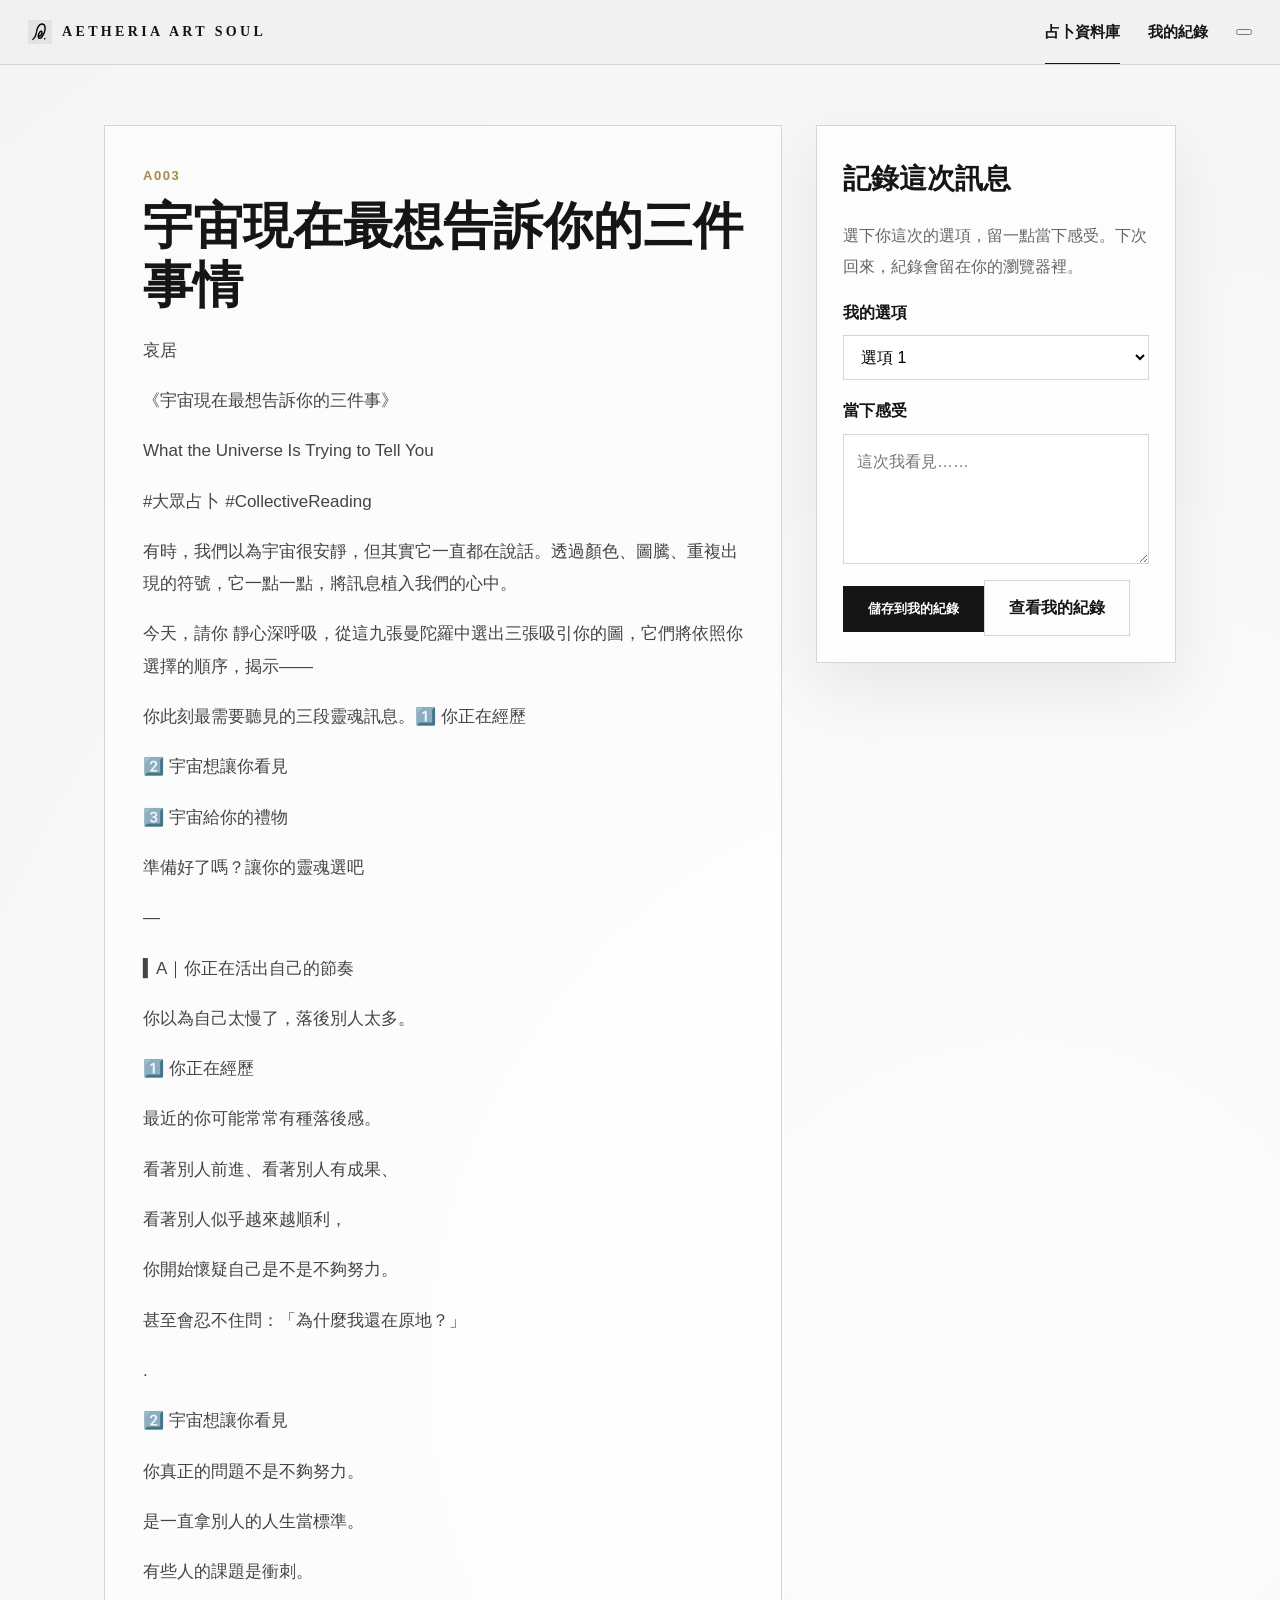
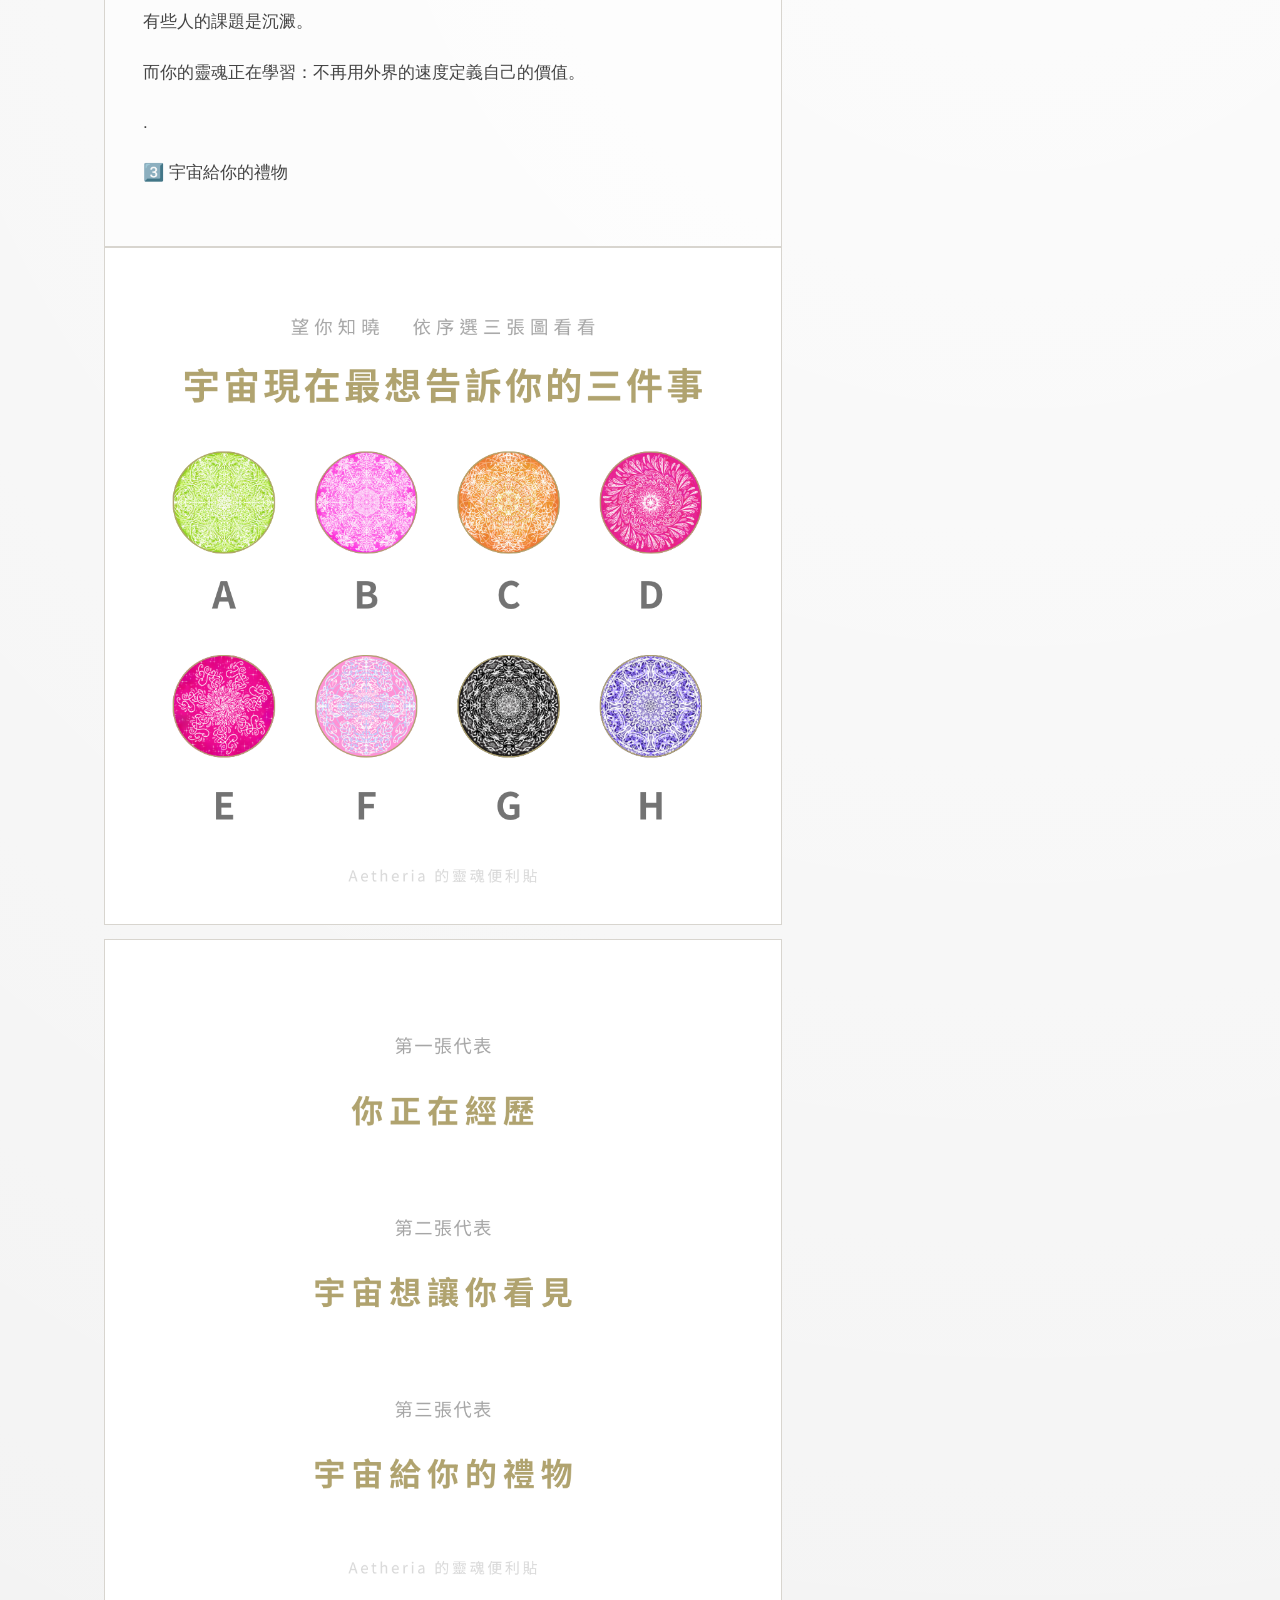
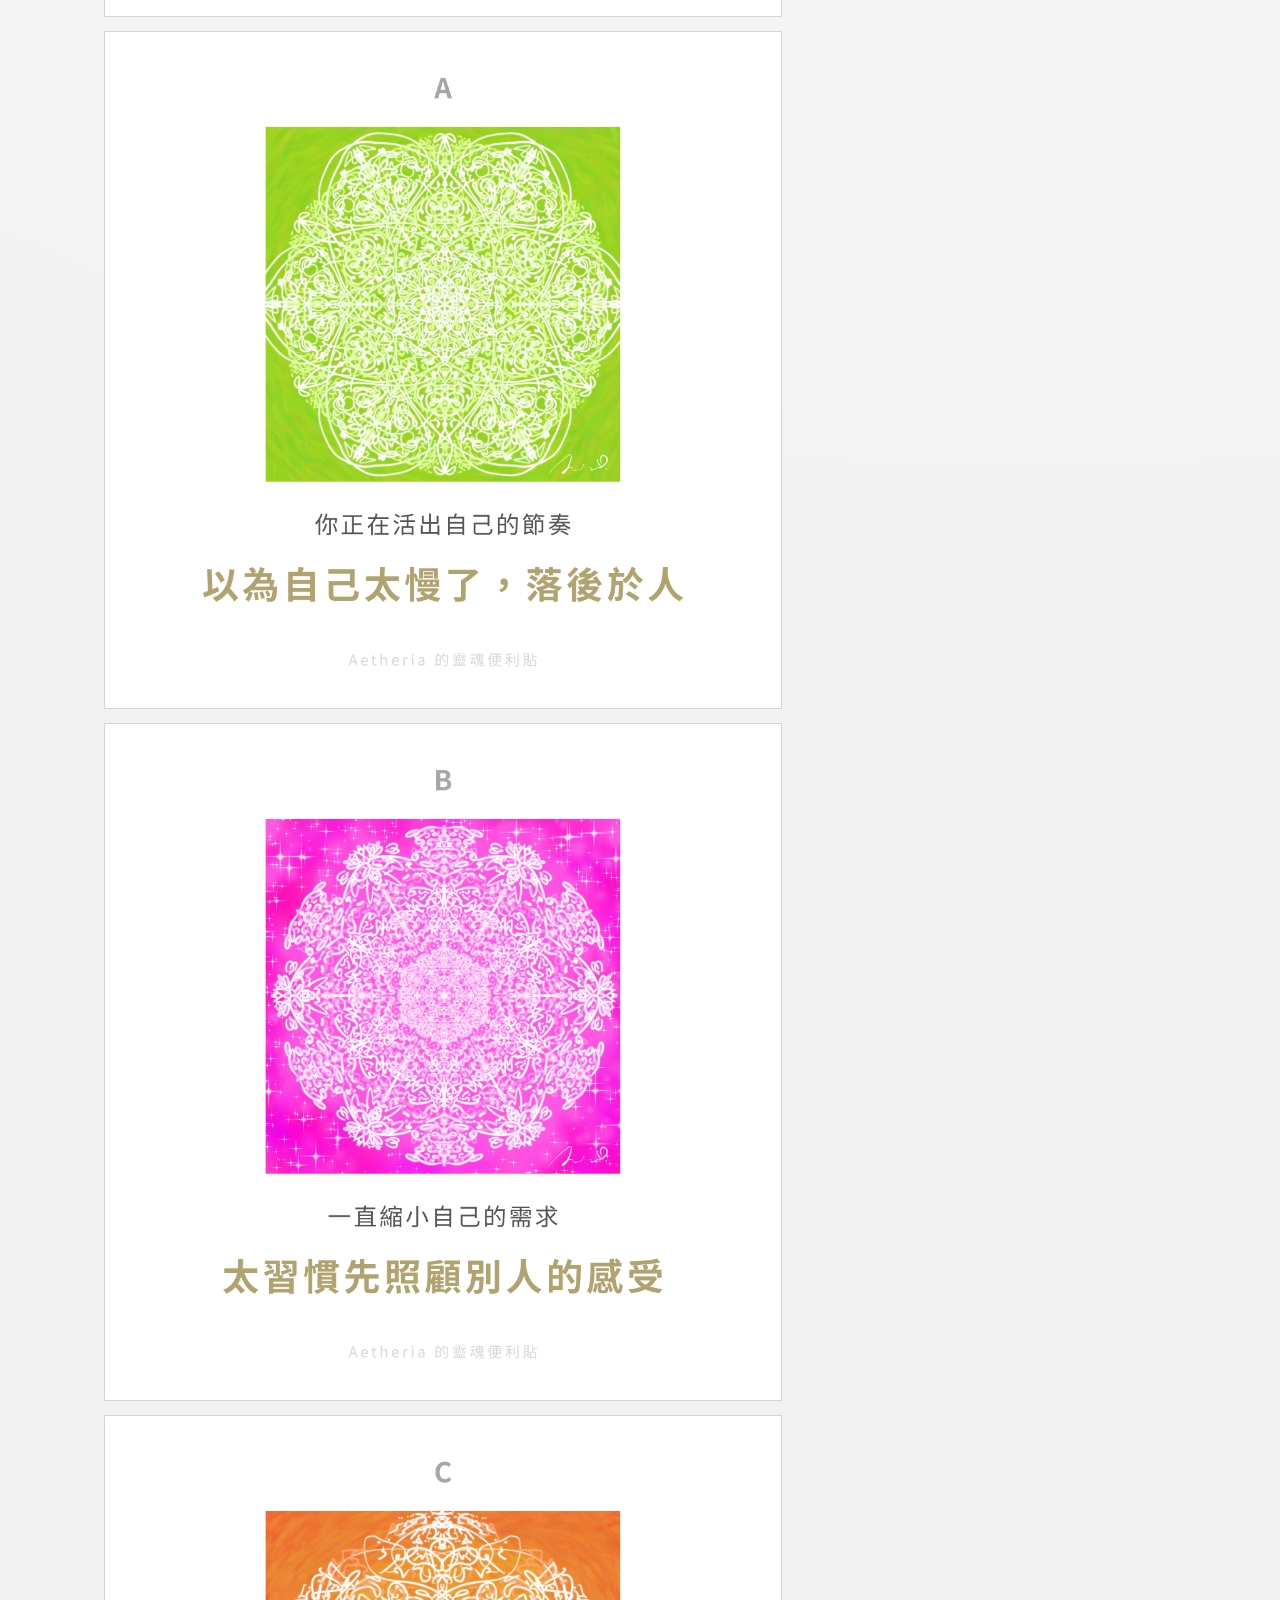
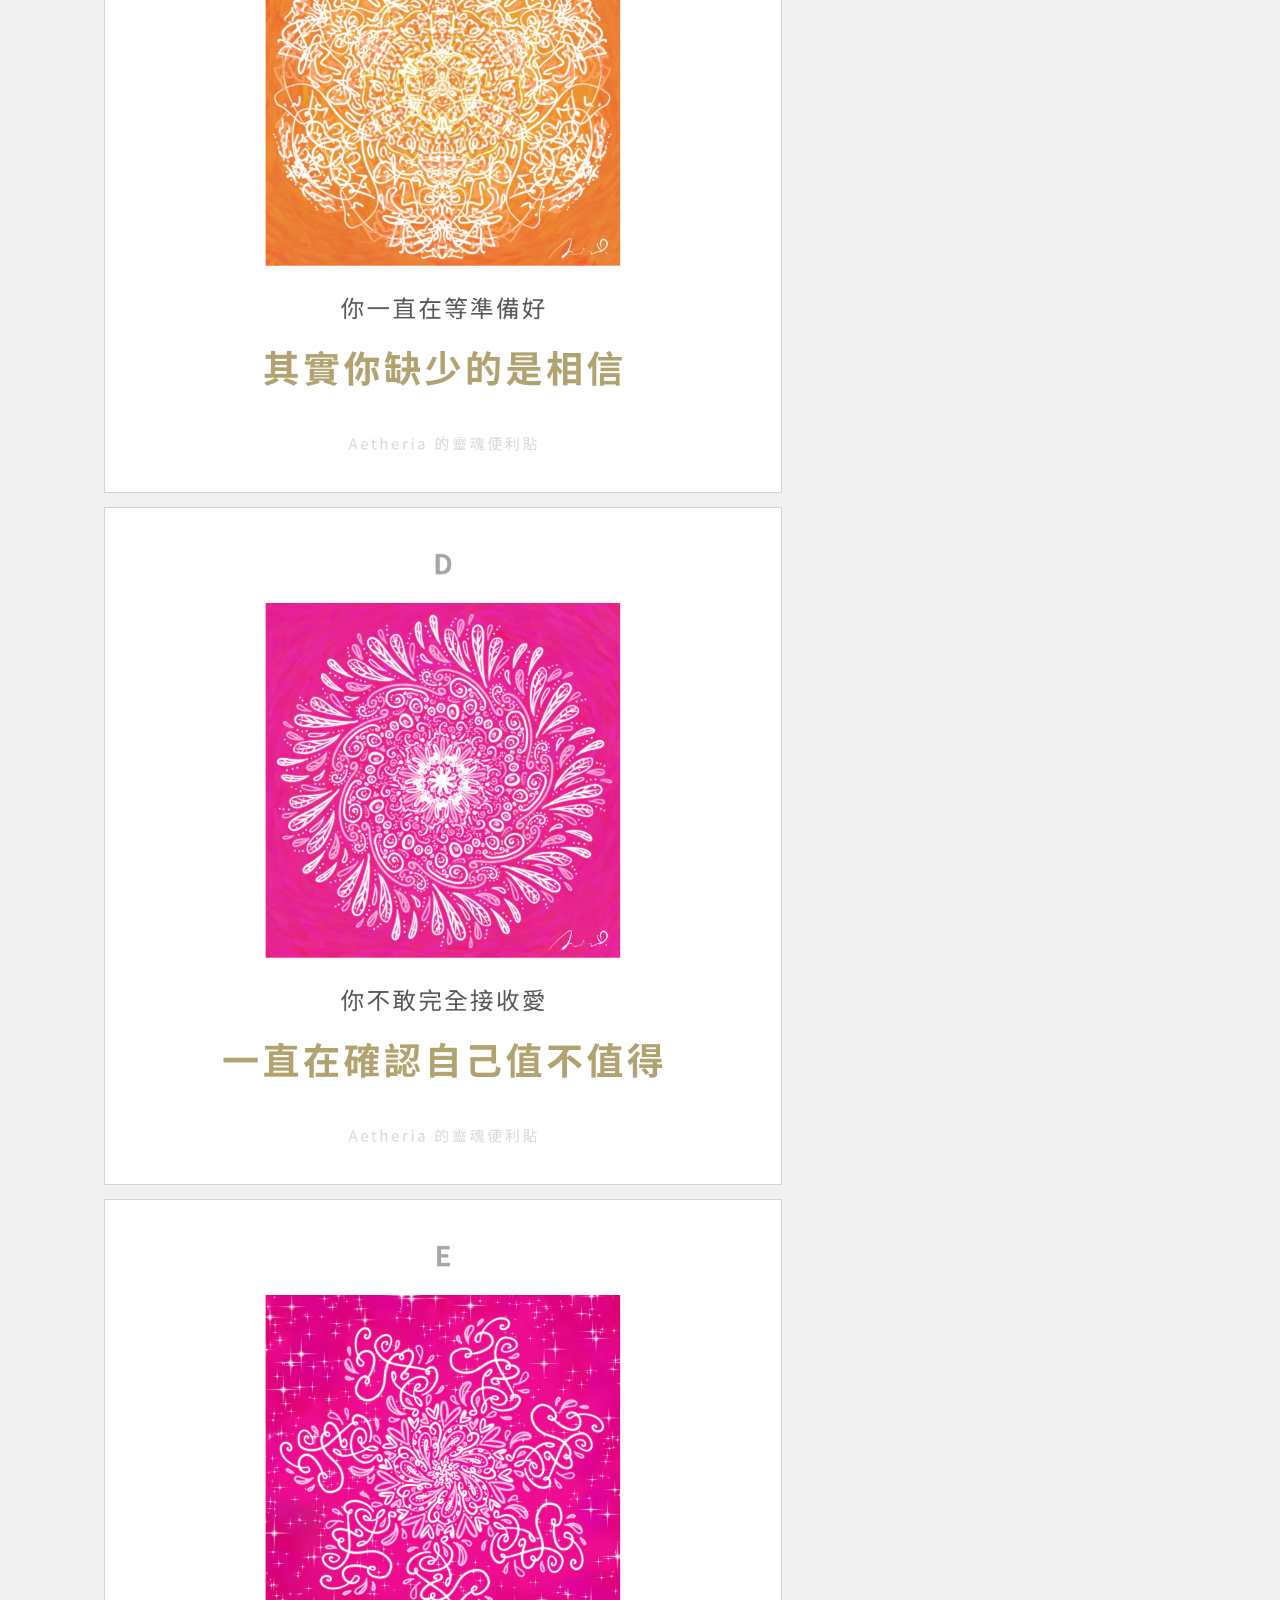
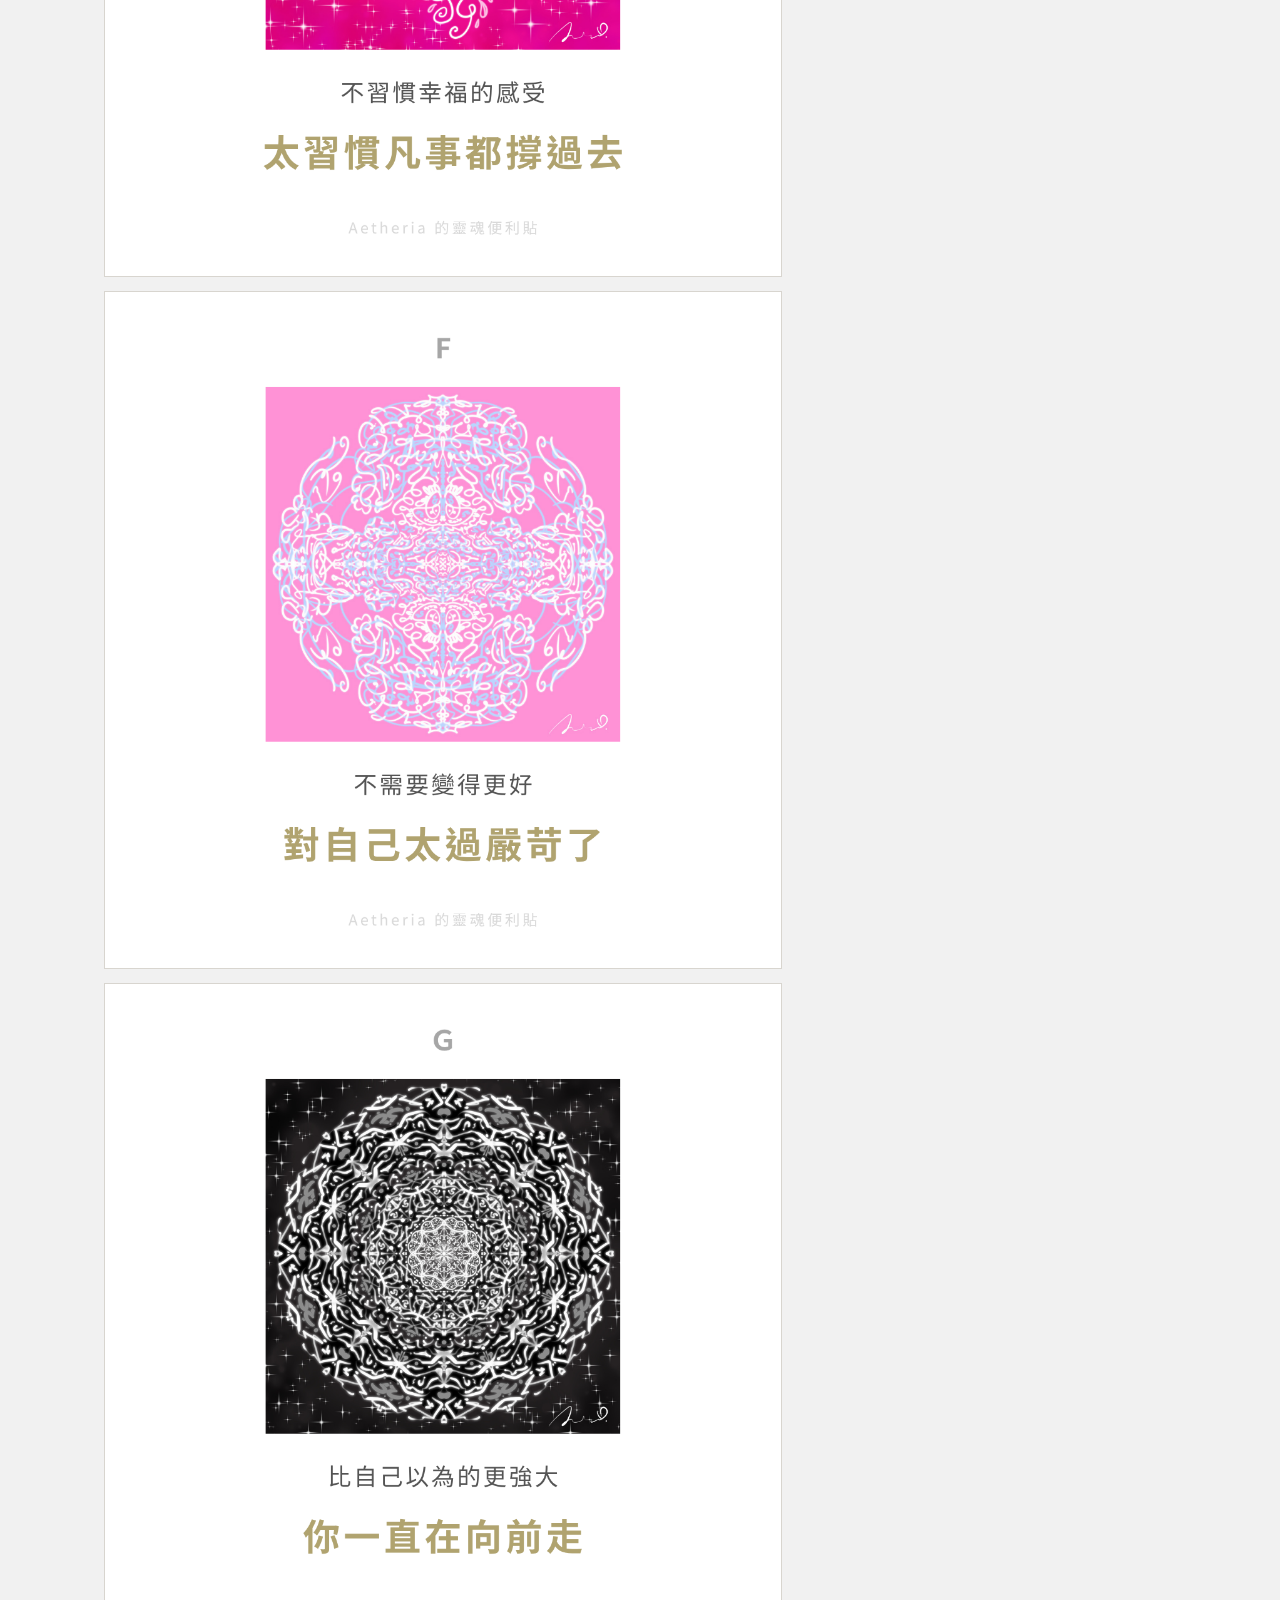
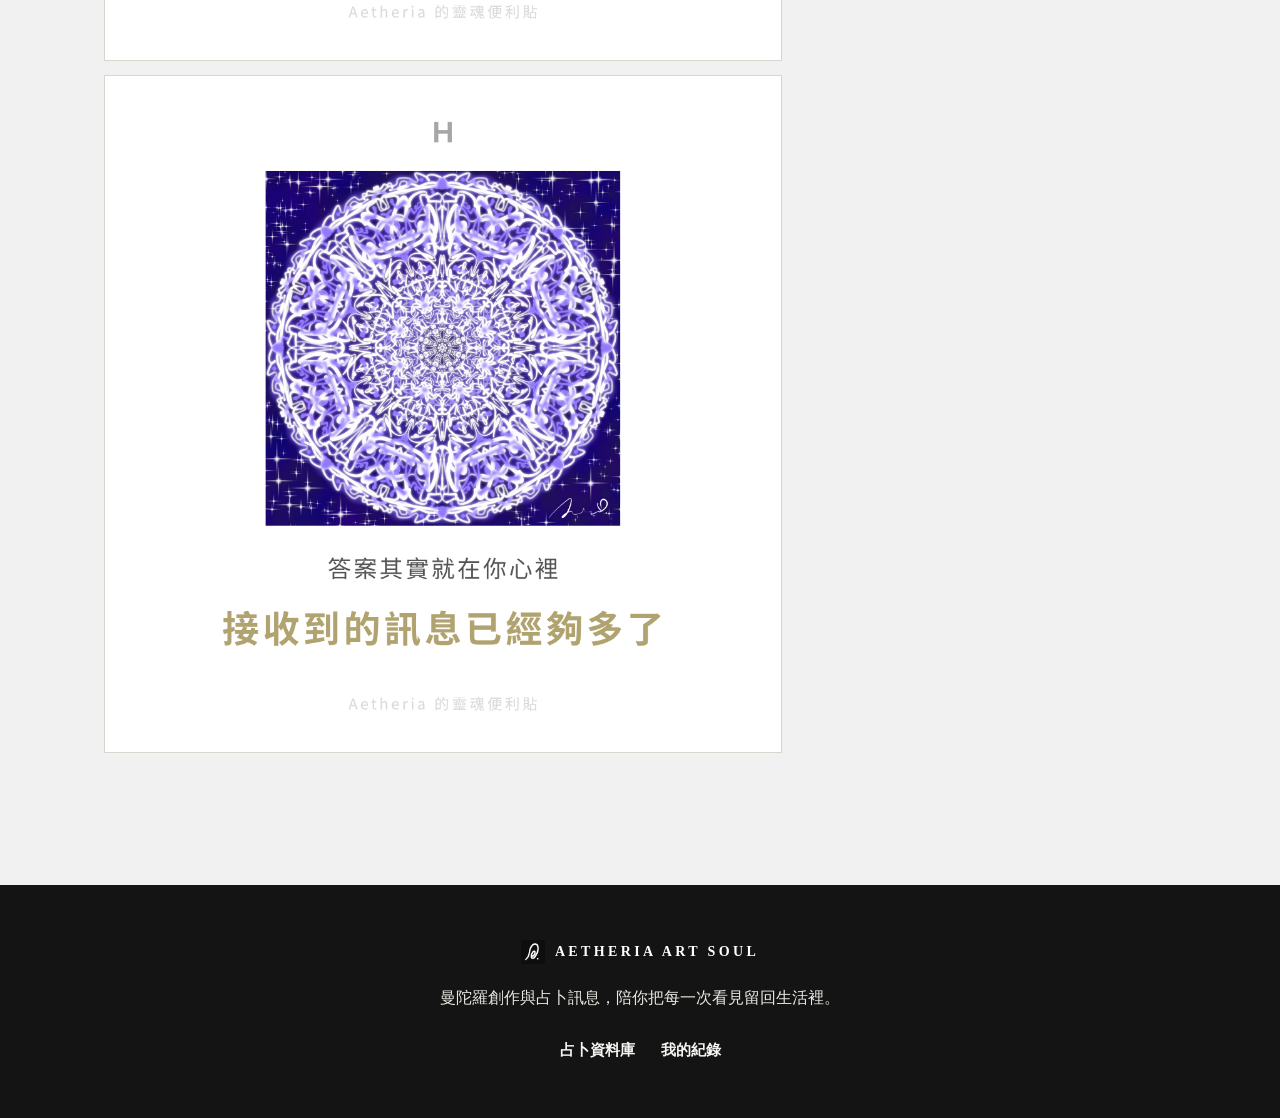
==== article.html @ c3bd9f1c "Add files via upload" ====
<!doctype html>
<html lang="zh-Hant">
<head>
  <meta charset="utf-8">
  <meta name="viewport" content="width=device-width, initial-scale=1">
  <title>占卜內容｜Aetheria Oracle Archive</title>
  <link rel="stylesheet" href="assets/oracle.css">
</head>
<body>
  <header class="site-header">
    <a class="brand" href="index.html" aria-label="Aetheria Art Soul"><img class="brand-logo" src="assets/aetheria-logo.jpg" alt="Aetheria Art Soul logo"><span>AETHERIA ART SOUL</span></a>
    <nav class="nav-links" aria-label="primary"><a class="nav-link active" href="index.html">占卜資料庫</a><a class="nav-link " href="records.html">我的紀錄</a></nav><button class="mobile-menu-toggle" type="button" aria-label="Open menu" aria-expanded="false"><span></span><span></span><span></span></button></header>
  <main class="wrap" id="articlePage"></main><div id="toast" class="toast"></div>
  <footer class="footer">
    <div class="footer-brand"><img class="brand-logo" src="assets/aetheria-logo.jpg" alt="Aetheria Art Soul logo"><span>AETHERIA ART SOUL</span></div>
    <p>曼陀羅創作與占卜訊息，陪你把每一次看見留回生活裡。</p>
    <nav class="footer-links"><a href="index.html">占卜資料庫</a><a href="records.html">我的紀錄</a></nav>
  </footer>
  <script src="assets/oracle.js"></script>
</body>
</html>
---- assets/oracle.css ----
:root{--bg:#f1f1f1;--paper:#fbfbfa;--ink:#151515;--muted:#666;--line:#d8d5cf;--soft:#e8e5de;--gold:#a78949;--shadow:0 22px 60px rgba(0,0,0,.08);--serif:"Noto Serif TC","Source Han Serif TC","Songti TC",serif;--sans:"Noto Sans TC","Microsoft JhengHei",sans-serif}*{box-sizing:border-box}html{scroll-behavior:smooth}body{margin:0;background:radial-gradient(circle at 80% 15%,rgba(255,255,255,.8),transparent 34%),var(--bg);color:var(--ink);font-family:var(--sans);line-height:1.9}a{color:inherit;text-decoration:none}img{max-width:100%;display:block}.site-header{position:sticky;top:0;z-index:20;background:rgba(241,241,241,.94);backdrop-filter:blur(16px);border-bottom:1px solid var(--line)}.nav{max-width:1180px;margin:auto;height:72px;padding:0 24px;display:flex;align-items:center;justify-content:space-between;gap:28px}.brand{display:flex;align-items:center;gap:12px;font-family:Georgia,serif;letter-spacing:.2em;font-weight:700;font-size:15px}.brand-mark{width:30px;height:30px;border:1px solid var(--ink);border-radius:50%;display:grid;place-items:center;font-style:italic;letter-spacing:0}.nav-links{display:flex;align-items:center;gap:26px;font-size:15px;font-weight:700}.nav-links a{padding:22px 0;border-bottom:1px solid transparent}.nav-links a.active,.nav-links a:hover{border-bottom-color:var(--ink)}.wrap{max-width:1120px;margin:auto;padding:70px 24px}.hero{min-height:420px;display:grid;place-items:center;text-align:center}.eyebrow{color:var(--gold);letter-spacing:.28em;font-weight:700;font-size:13px}.hero h1,.page-title{font-family:var(--serif);font-size:clamp(38px,6vw,76px);line-height:1.16;margin:18px 0}.hero p,.lead{max-width:720px;margin:0 auto;color:#555;font-size:18px}.actions{display:flex;justify-content:center;gap:14px;flex-wrap:wrap;margin-top:34px}.btn{border:1px solid var(--ink);background:var(--ink);color:white;padding:12px 24px;font-weight:800;cursor:pointer;display:inline-flex;align-items:center;justify-content:center;min-height:46px}.btn.secondary{background:transparent;color:var(--ink);border-color:var(--line)}.section-title{font-family:var(--serif);font-size:clamp(30px,4vw,46px);line-height:1.25;margin:0 0 12px}.section-head{margin-bottom:28px}.grid{display:grid;grid-template-columns:repeat(3,1fr);gap:24px}.article-card,.record-card,.panel{background:rgba(255,255,255,.62);border:1px solid var(--line);box-shadow:var(--shadow)}.article-card{display:flex;flex-direction:column;min-height:100%;transition:.2s ease}.article-card:hover{transform:translateY(-3px)}.article-card img{aspect-ratio:1/1;object-fit:cover;background:white}.article-body{padding:22px;display:flex;flex-direction:column;gap:12px;flex:1}.article-body h3{font-family:var(--serif);font-size:24px;line-height:1.35;margin:0}.meta{font-size:13px;color:var(--gold);font-weight:800;letter-spacing:.12em}.muted{color:var(--muted)}.article-layout{display:grid;grid-template-columns:minmax(0,1fr) 360px;gap:34px;align-items:start}.gallery{display:grid;gap:14px}.gallery img{width:100%;background:white;border:1px solid var(--line)}.reading{background:rgba(255,255,255,.62);border:1px solid var(--line);padding:38px}.reading h1{font-family:var(--serif);font-size:clamp(34px,5vw,58px);line-height:1.18;margin:8px 0 20px}.reading p{font-size:17px;color:#444;margin:0 0 18px}.choice-box{position:sticky;top:92px;padding:26px;background:rgba(255,255,255,.76);border:1px solid var(--line);box-shadow:var(--shadow)}.choice-box h2{font-family:var(--serif);font-size:28px;margin:0 0 12px}.field{display:grid;gap:7px;margin:16px 0}.field label{font-weight:800}.field input,.field select,.field textarea{width:100%;border:1px solid var(--line);background:rgba(255,255,255,.76);padding:12px 13px;font:inherit}.field textarea{min-height:130px;resize:vertical}.records-toolbar{display:flex;gap:12px;flex-wrap:wrap;margin:22px 0 28px}.record-list{display:grid;gap:16px}.record-card{padding:24px}.record-card h3{font-family:var(--serif);font-size:25px;margin:0 0 8px}.record-actions{display:flex;gap:10px;flex-wrap:wrap;margin-top:14px}.empty{border:1px dashed var(--line);padding:44px;text-align:center;color:var(--muted)}.toast{position:fixed;left:50%;bottom:28px;transform:translateX(-50%);background:#111;color:white;padding:12px 18px;opacity:0;pointer-events:none;transition:.2s}.toast.show{opacity:1}.footer{background:#111;color:#f8f8f8;text-align:center;padding:42px 24px;margin-top:40px}.footer .brand{justify-content:center;margin-bottom:12px}@media(max-width:860px){.nav{height:64px;padding:0 18px}.nav-links{gap:16px;font-size:14px;overflow-x:auto}.brand{font-size:12px}.wrap{padding:48px 18px}.grid{grid-template-columns:1fr}.article-layout{grid-template-columns:1fr}.choice-box{position:static}.reading{padding:24px}.hero{text-align:left;place-items:start}.hero p{margin:0}.actions{justify-content:flex-start}.page-title,.hero h1{font-size:42px}.article-card img{aspect-ratio:4/3}}

/* Aetheria oracle prototype | brand alignment pass */
.site-header{
  position:sticky;
  top:0;
  z-index:30;
  min-height:64px;
  width:100%;
  padding:0 28px;
  display:flex;
  align-items:center;
  justify-content:space-between;
  gap:28px;
  background:rgba(241,241,241,.94);
  border-bottom:1px solid var(--line);
  backdrop-filter:blur(18px);
}
.nav{max-width:none;margin:0;padding:0;height:auto;display:contents}
.brand,.footer-brand{
  display:inline-flex;
  align-items:center;
  gap:10px;
  color:var(--ink);
  font-family:var(--serif);
  font-size:14px;
  font-weight:600;
  letter-spacing:.24em;
  text-transform:uppercase;
  text-decoration:none;
  white-space:nowrap;
}
.brand-mark{
  width:24px;
  height:24px;
  border:0;
  border-radius:0;
  display:inline-grid;
  place-items:center;
  font-family:Georgia,serif;
  font-size:28px;
  font-weight:700;
  font-style:italic;
  line-height:1;
  letter-spacing:0;
  transform:rotate(-7deg);
}
.nav-links{
  margin-left:auto;
  display:flex;
  align-items:center;
  justify-content:flex-end;
  gap:28px;
  overflow:visible;
  font-size:15px;
  font-weight:600;
}
.nav-links a{
  position:relative;
  min-height:64px;
  padding:0;
  display:inline-flex;
  align-items:center;
  border:0;
}
.nav-links a::after{
  content:"";
  position:absolute;
  left:0;
  right:0;
  bottom:0;
  height:1px;
  background:currentColor;
  transform:scaleX(0);
  transition:transform .18s ease;
}
.nav-links a.active::after,.nav-links a:hover::after{transform:scaleX(1)}
.wrap{max-width:1120px;padding:60px 24px}.hero{min-height:360px}.hero h1,.page-title{font-size:clamp(36px,4.8vw,62px);line-height:1.18;margin:16px auto 18px;max-width:900px}.hero p,.lead{font-size:17px}.section-title{font-size:clamp(28px,3.4vw,42px)}.reading h1{font-size:clamp(32px,4vw,50px)}
.footer{
  width:100%;
  margin-top:72px;
  padding:54px 24px;
  border:0;
  background:#141414;
  color:#f5f5f2;
  text-align:center;
}
.footer *{color:inherit}.footer-brand{justify-content:center;margin:0 auto 18px;color:#fff}.footer p{max-width:760px;margin:0 auto;color:#e8e8e2}.footer-links{display:flex;flex-wrap:wrap;justify-content:center;gap:18px 26px;margin-top:22px}.footer-links a{font-size:15px;font-weight:700}
@media(max-width:860px){
  .site-header{min-height:62px;padding:0 16px}.brand{max-width:calc(100vw - 36px);font-size:12px;letter-spacing:.16em}.brand-mark{width:22px;height:22px;font-size:26px}.nav-links{display:none}.wrap{padding:42px 18px}.hero{min-height:320px;text-align:center;place-items:center}.hero p{margin:0 auto}.actions{justify-content:center}.hero h1,.page-title{font-size:clamp(34px,9vw,46px);line-height:1.2}.section-title{font-size:clamp(26px,7vw,34px)}.reading h1{font-size:clamp(30px,8vw,40px)}
}

/* real logo image */
.brand-mark{display:none!important}.brand-logo{width:24px!important;height:24px!important;object-fit:contain!important;border-radius:0!important;mix-blend-mode:multiply!important}.footer .brand-logo,.footer-brand .brand-logo{filter:invert(1)!important;mix-blend-mode:normal!important}@media(max-width:860px){.brand-logo{width:22px!important;height:22px!important}}
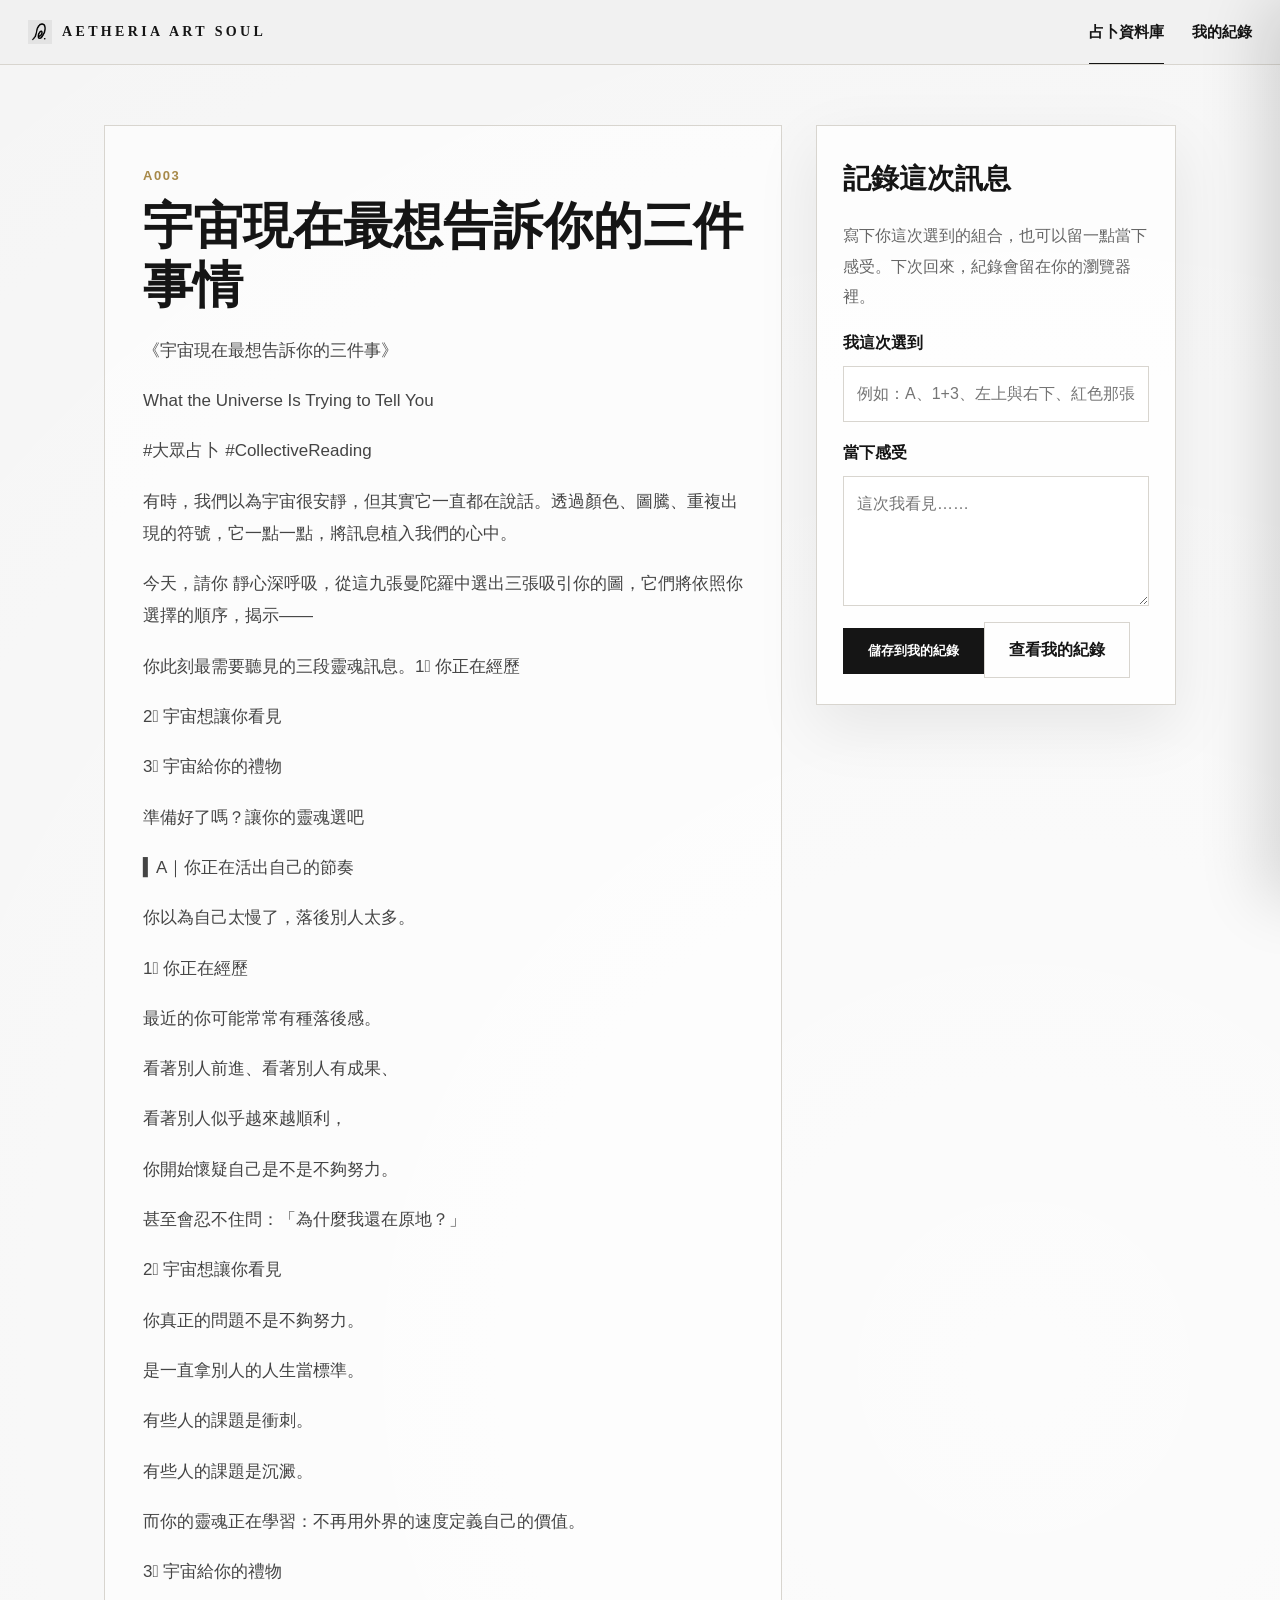
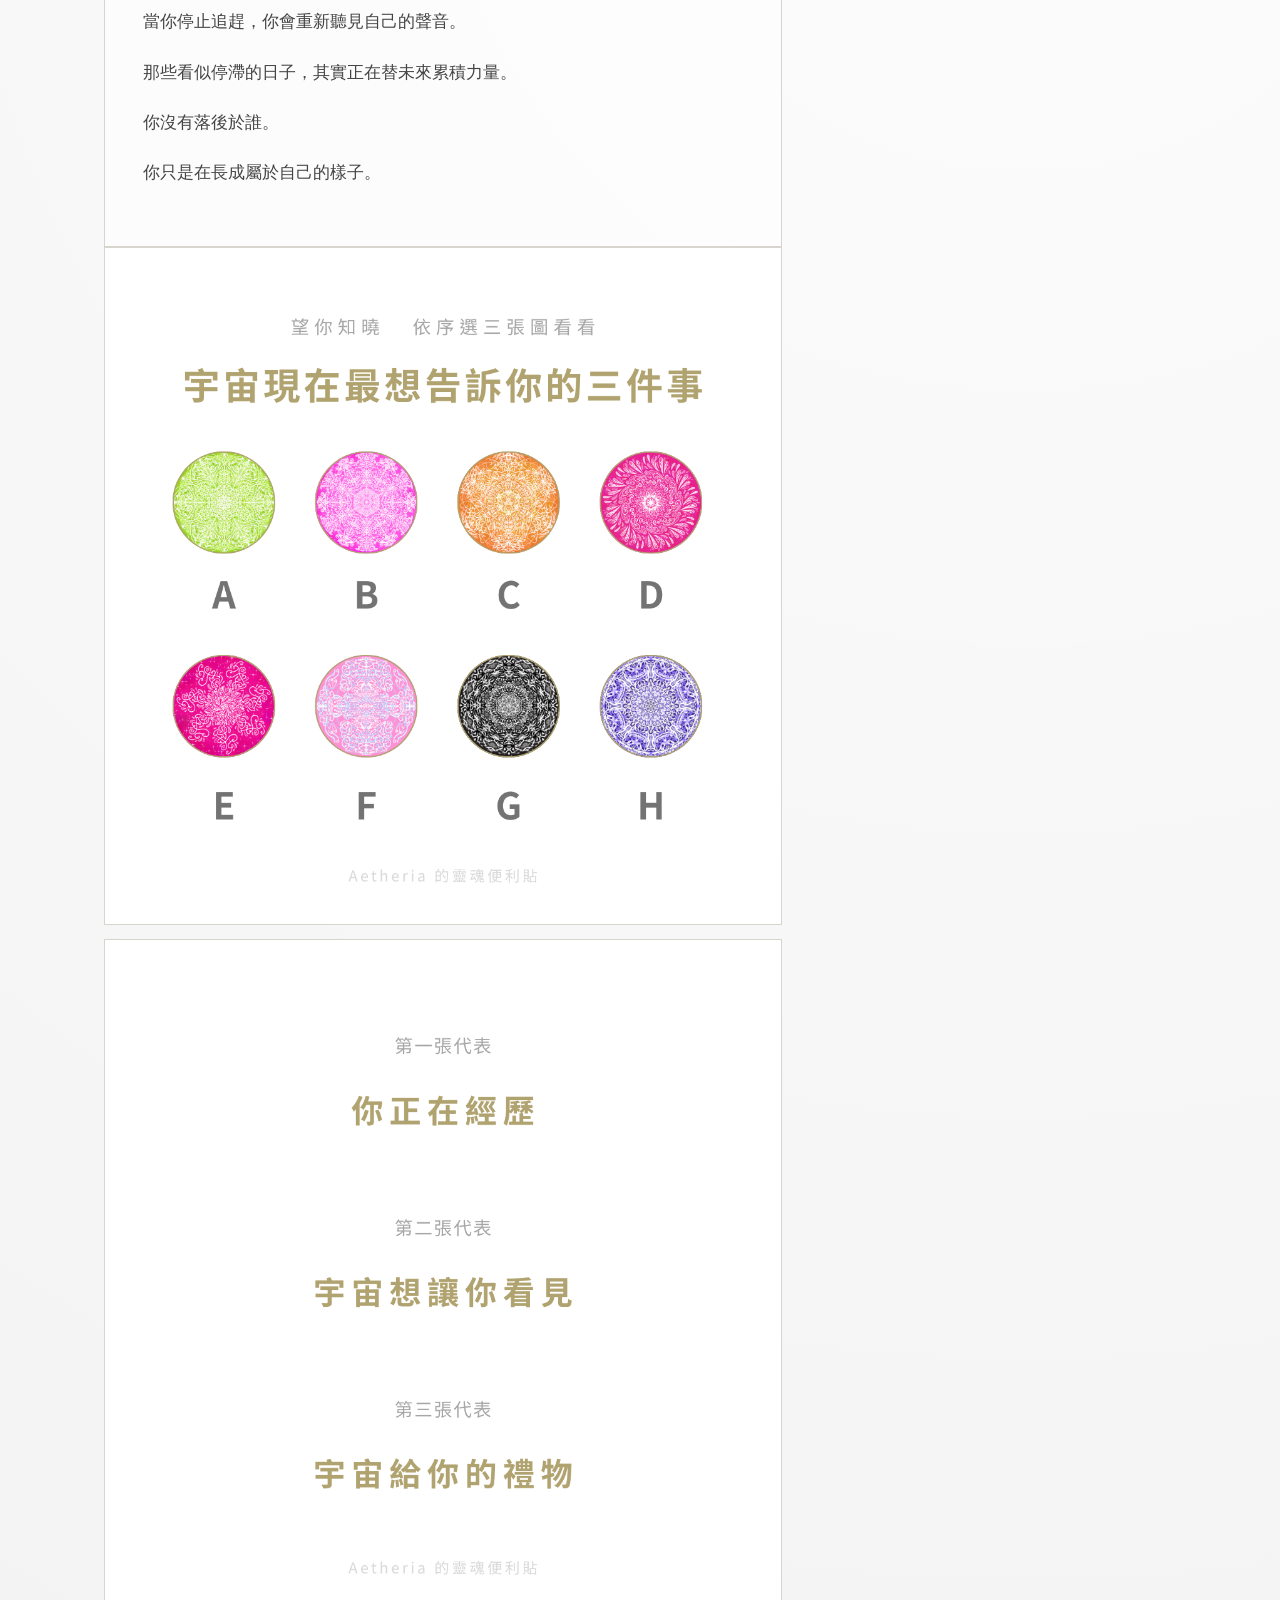
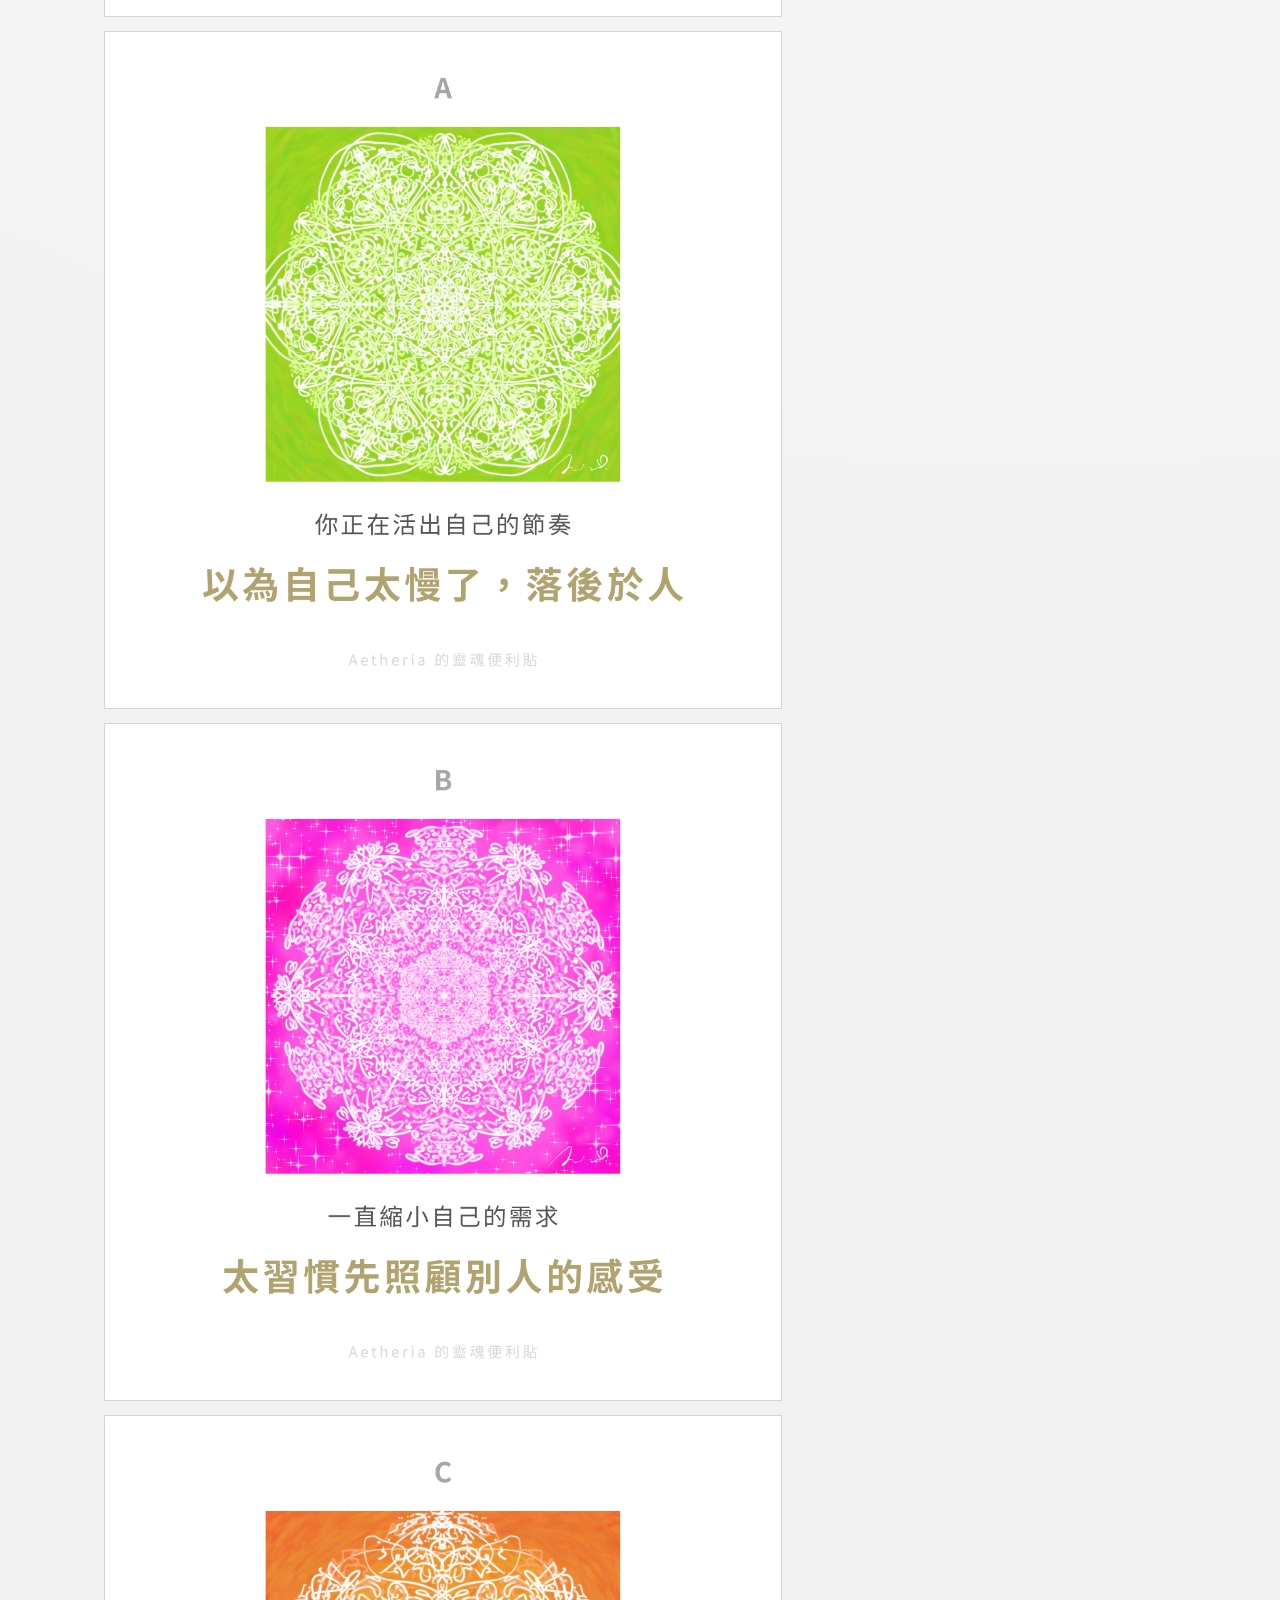
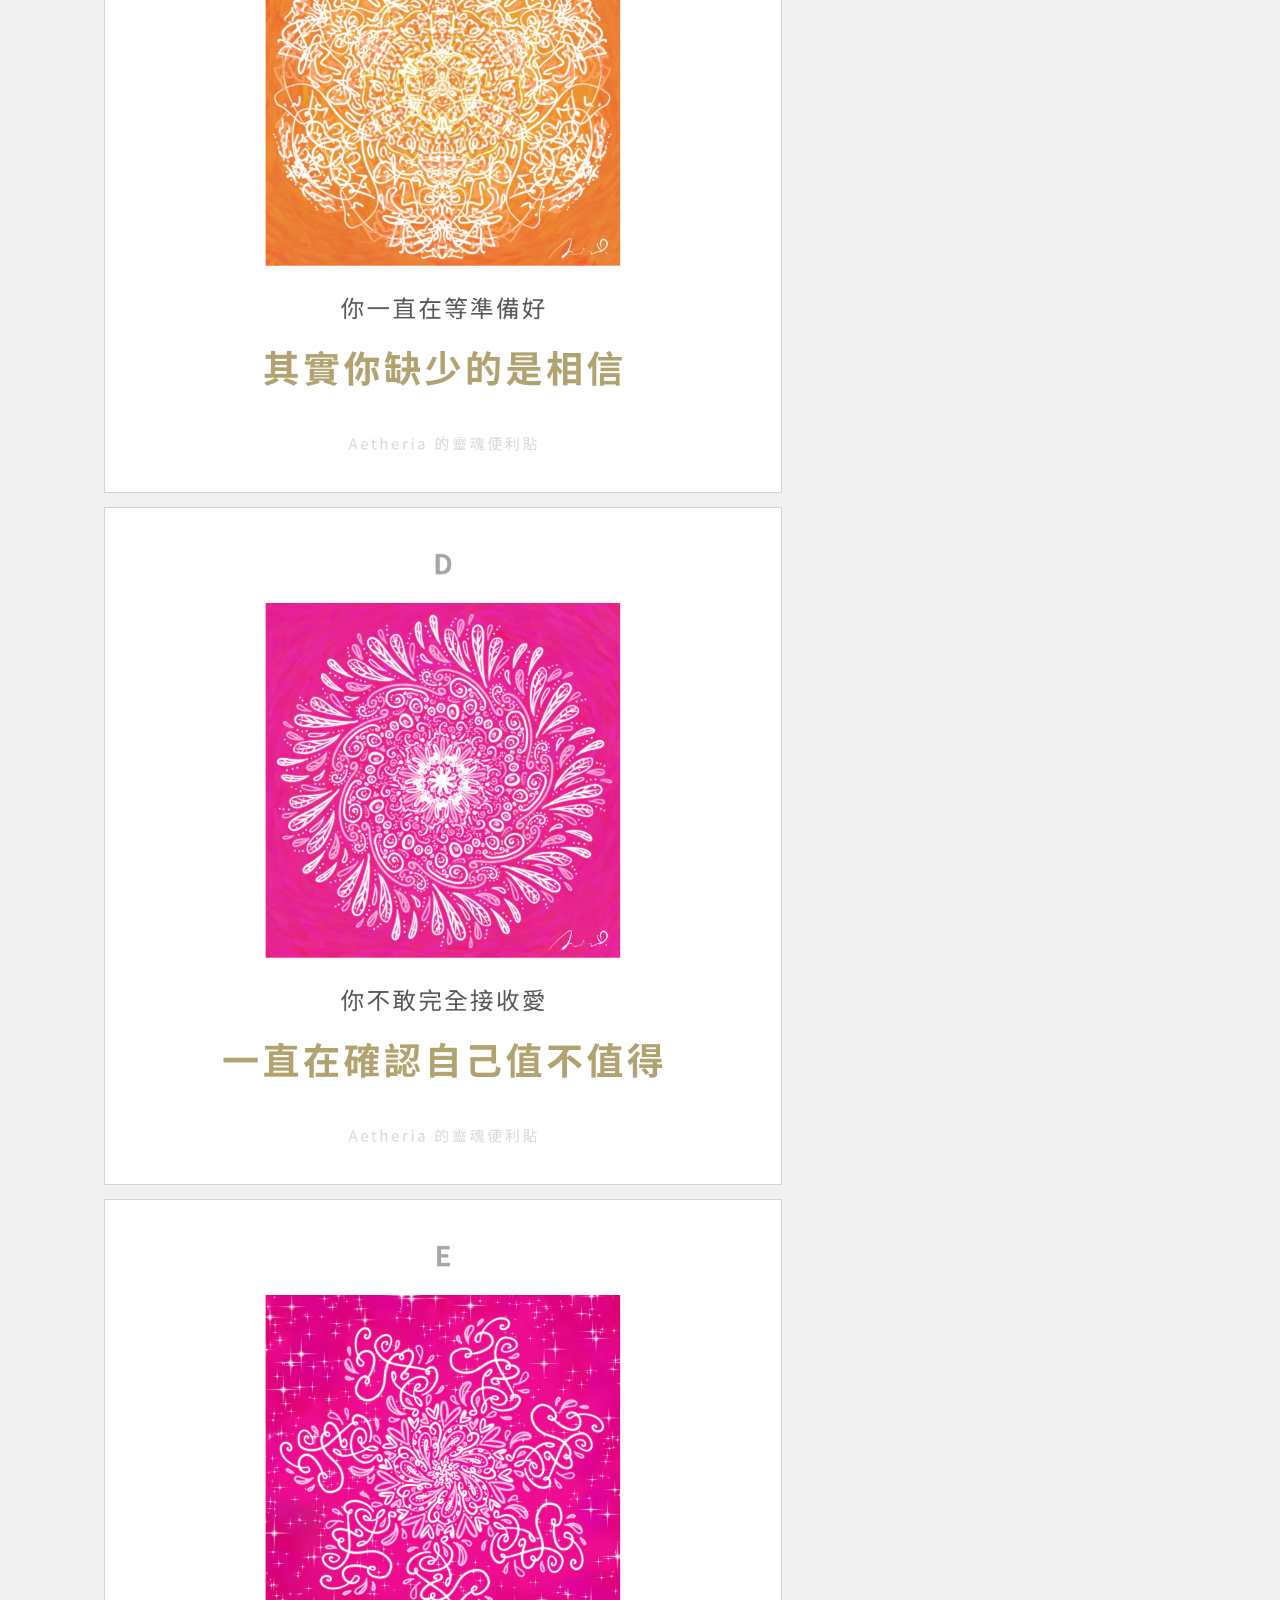
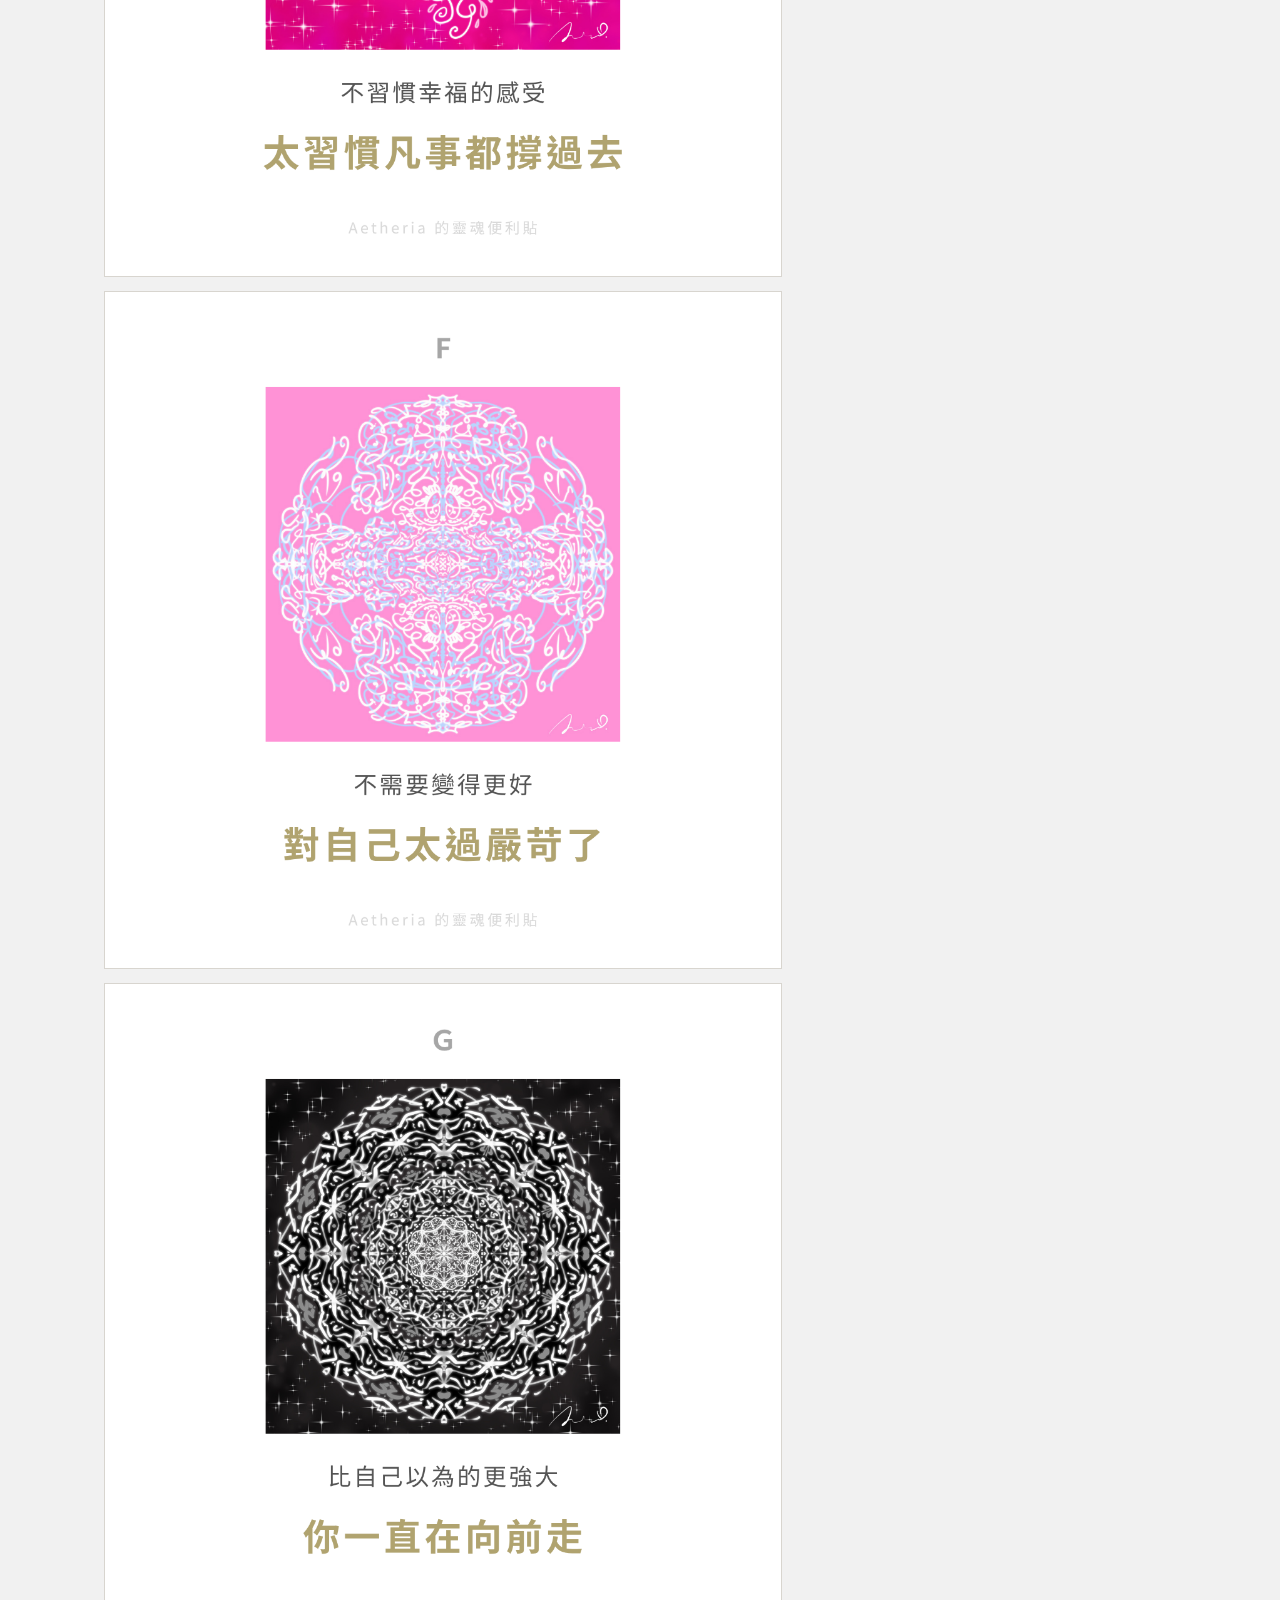
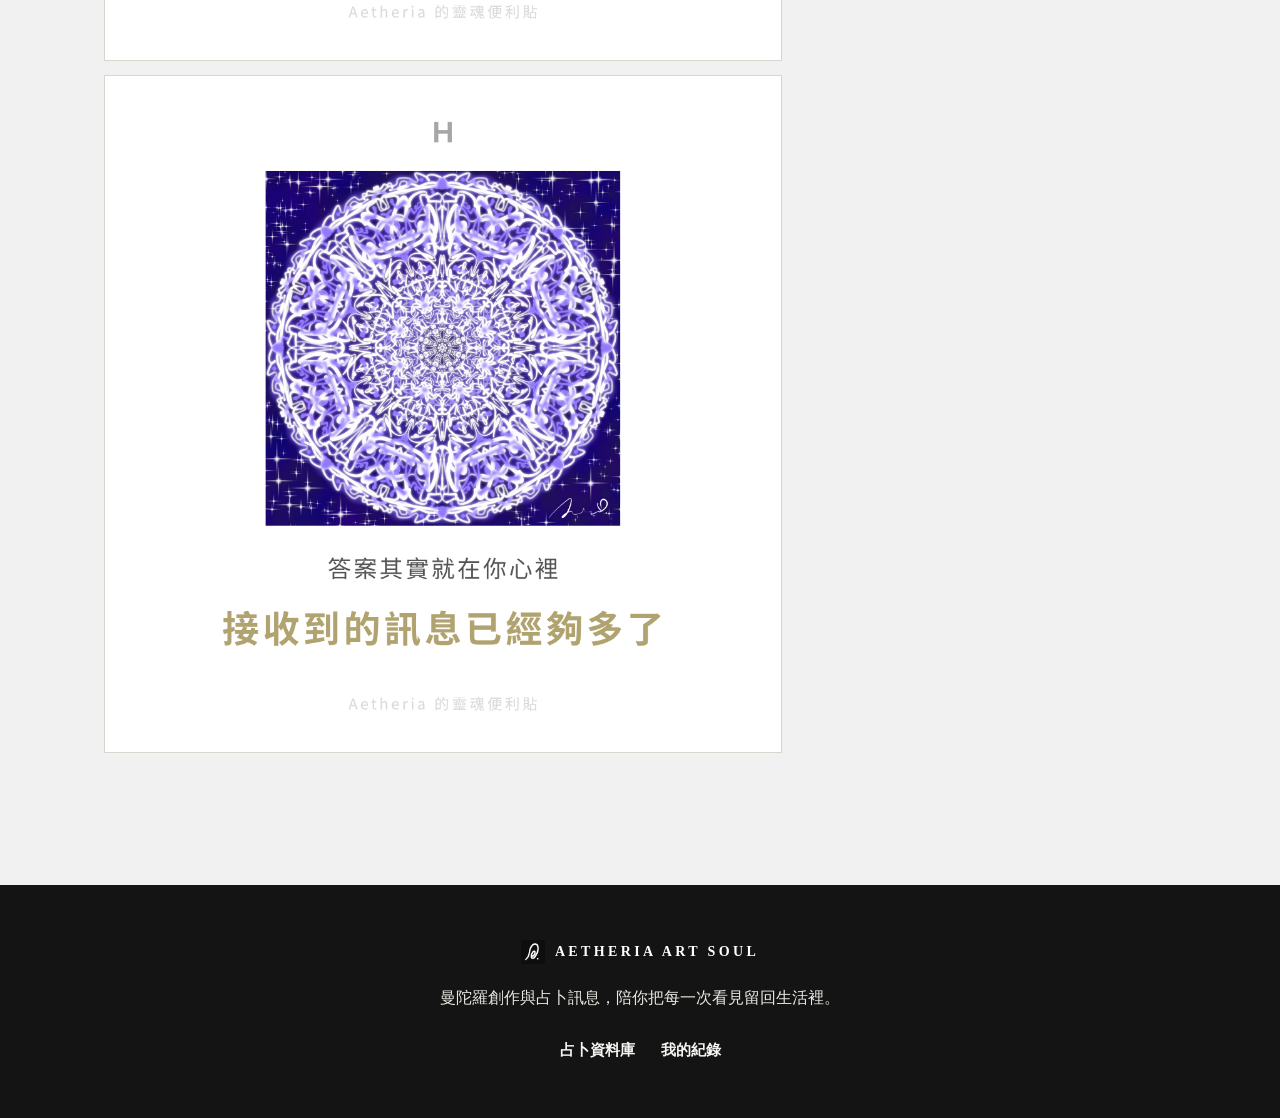
==== commit 022511fa: "Add files via upload" ====
--- a/article.html
+++ b/article.html
@@ -5,6 +5,8 @@
   <meta name="viewport" content="width=device-width, initial-scale=1">
   <title>占卜內容｜Aetheria Oracle Archive</title>
   <link rel="stylesheet" href="assets/oracle.css">
+  <link rel="icon" href="favicon.ico">
+  <link rel="apple-touch-icon" href="apple-touch-icon.png">
 </head>
 <body>
   <header class="site-header">
--- a/assets/oracle.css
+++ b/assets/oracle.css
@@ -93,3 +93,62 @@
 
 /* real logo image */
 .brand-mark{display:none!important}.brand-logo{width:24px!important;height:24px!important;object-fit:contain!important;border-radius:0!important;mix-blend-mode:multiply!important}.footer .brand-logo,.footer-brand .brand-logo{filter:invert(1)!important;mix-blend-mode:normal!important}@media(max-width:860px){.brand-logo{width:22px!important;height:22px!important}}
+
+/* Mobile navigation patch */
+.mobile-menu-toggle{
+  display:none;
+  width:46px;
+  height:46px;
+  border:0;
+  background:transparent;
+  padding:10px;
+  align-items:center;
+  justify-content:center;
+  flex-direction:column;
+  gap:6px;
+  cursor:pointer;
+  margin-left:auto;
+}
+.mobile-menu-toggle span{
+  display:block;
+  width:28px;
+  height:2px;
+  background:var(--ink);
+}
+.mobile-nav-panel{
+  position:fixed;
+  inset:0 0 0 auto;
+  width:min(320px,78vw);
+  background:rgba(241,241,241,.98);
+  border-left:1px solid var(--line);
+  box-shadow:-24px 0 60px rgba(0,0,0,.14);
+  z-index:80;
+  transform:translateX(102%);
+  transition:transform .22s ease;
+  padding:82px 28px 28px;
+}
+.mobile-nav-panel.is-open{transform:translateX(0)}
+.mobile-nav-panel a{
+  display:block;
+  padding:16px 0;
+  border-bottom:1px solid var(--line);
+  font-weight:700;
+}
+.mobile-nav-backdrop{
+  position:fixed;
+  inset:0;
+  background:rgba(0,0,0,.24);
+  z-index:70;
+  opacity:0;
+  pointer-events:none;
+  transition:opacity .2s ease;
+}
+.mobile-nav-backdrop.is-open{opacity:1;pointer-events:auto}
+body.menu-open{overflow:hidden}
+@media(max-width:860px){
+  .site-header{min-height:68px;padding:0 16px;display:flex;align-items:center;justify-content:space-between}
+  .site-header .nav-links{display:none!important}
+  .mobile-menu-toggle{display:flex!important}
+  .brand{min-width:0;max-width:calc(100vw - 96px)}
+  .brand span{overflow:hidden;text-overflow:ellipsis}
+}
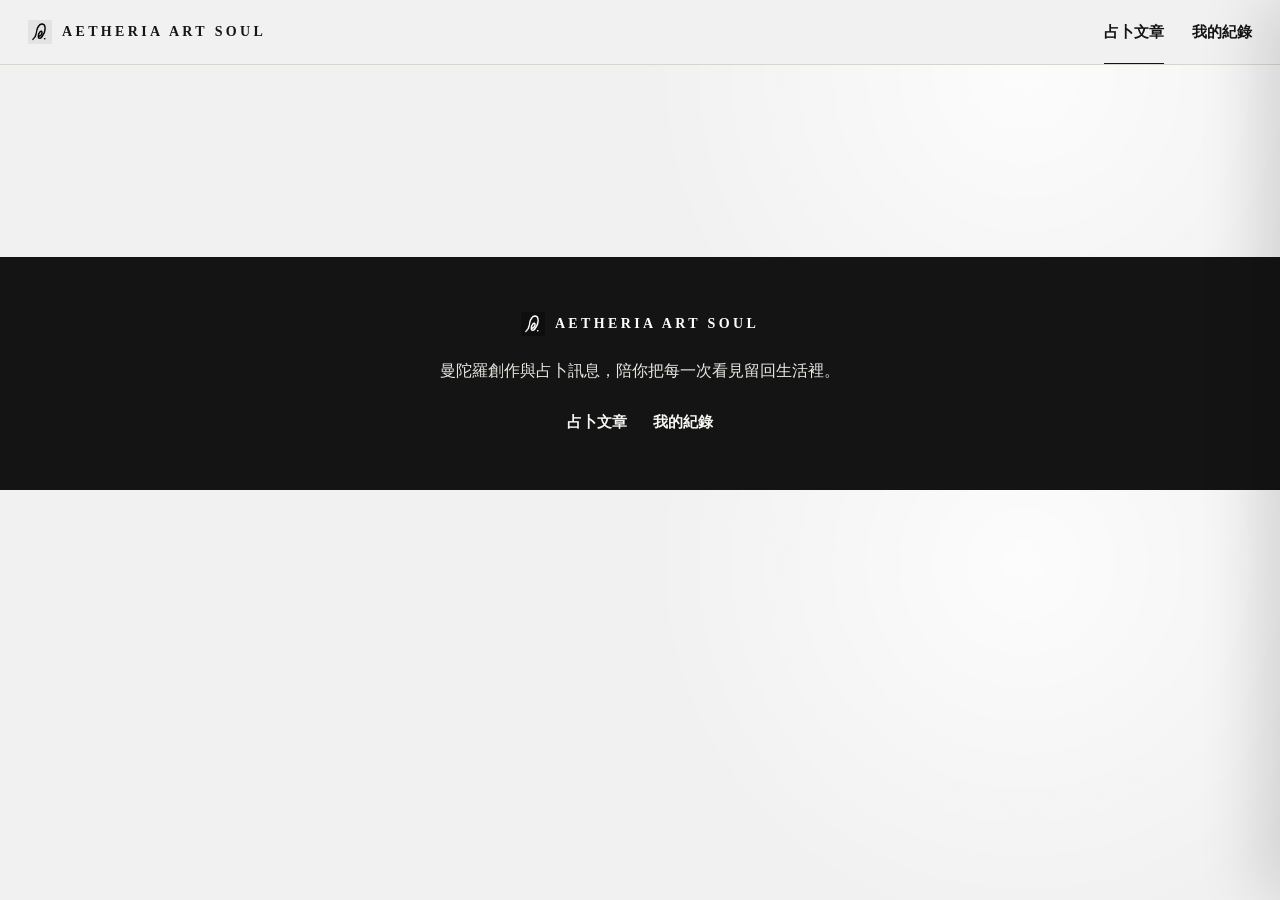
==== commit 1a10b43a: "Add files via upload" ====
--- a/article.html
+++ b/article.html
@@ -1,23 +1,44 @@
-<!doctype html>
-<html lang="zh-Hant">
-<head>
-  <meta charset="utf-8">
-  <meta name="viewport" content="width=device-width, initial-scale=1">
-  <title>占卜內容｜Aetheria Oracle Archive</title>
-  <link rel="stylesheet" href="assets/oracle.css">
-  <link rel="icon" href="favicon.ico">
-  <link rel="apple-touch-icon" href="apple-touch-icon.png">
-</head>
-<body>
-  <header class="site-header">
-    <a class="brand" href="index.html" aria-label="Aetheria Art Soul"><img class="brand-logo" src="assets/aetheria-logo.jpg" alt="Aetheria Art Soul logo"><span>AETHERIA ART SOUL</span></a>
-    <nav class="nav-links" aria-label="primary"><a class="nav-link active" href="index.html">占卜資料庫</a><a class="nav-link " href="records.html">我的紀錄</a></nav><button class="mobile-menu-toggle" type="button" aria-label="Open menu" aria-expanded="false"><span></span><span></span><span></span></button></header>
-  <main class="wrap" id="articlePage"></main><div id="toast" class="toast"></div>
-  <footer class="footer">
-    <div class="footer-brand"><img class="brand-logo" src="assets/aetheria-logo.jpg" alt="Aetheria Art Soul logo"><span>AETHERIA ART SOUL</span></div>
-    <p>曼陀羅創作與占卜訊息，陪你把每一次看見留回生活裡。</p>
-    <nav class="footer-links"><a href="index.html">占卜資料庫</a><a href="records.html">我的紀錄</a></nav>
-  </footer>
-  <script src="assets/oracle.js"></script>
-</body>
-</html>+<!doctype html>
+<html lang="zh-Hant">
+<head>
+  <meta charset="utf-8">
+  <meta name="viewport" content="width=device-width, initial-scale=1">
+  <title>占卜文章｜Aetheria Art Soul</title>
+  <link rel="stylesheet" href="assets/oracle.css">
+  <link rel="icon" type="image/png" sizes="32x32" href="icon-32.png?v=4">
+  <link rel="shortcut icon" href="favicon.ico?v=4">
+  <link rel="apple-touch-icon" href="apple-touch-icon.png?v=4">
+</head>
+<body>
+  <header class="site-header">
+    <a class="brand" href="index.html" aria-label="Aetheria Art Soul">
+      <img class="brand-logo" src="assets/aetheria-logo.jpg" alt="Aetheria Art Soul logo">
+      <span>AETHERIA ART SOUL</span>
+    </a>
+    <nav class="nav-links" aria-label="主要導覽">
+      <a class="nav-link active" href="index.html">占卜文章</a>
+      <a class="nav-link" href="records.html">我的紀錄</a>
+    </nav>
+    <button class="mobile-menu-toggle" type="button" aria-label="開啟選單" aria-expanded="false">
+      <span></span><span></span><span></span>
+    </button>
+  </header>
+
+  <main class="wrap" id="articlePage"></main>
+  <div id="toast" class="toast"></div>
+
+  <footer class="footer">
+    <div class="footer-brand">
+      <img class="brand-logo" src="assets/aetheria-logo.jpg" alt="Aetheria Art Soul logo">
+      <span>AETHERIA ART SOUL</span>
+    </div>
+    <p>曼陀羅創作與占卜訊息，陪你把每一次看見留回生活裡。</p>
+    <nav class="footer-links">
+      <a href="index.html">占卜文章</a>
+      <a href="records.html">我的紀錄</a>
+    </nav>
+  </footer>
+
+  <script src="assets/oracle.js"></script>
+</body>
+</html>
--- a/assets/oracle.css
+++ b/assets/oracle.css
@@ -151,4 +151,39 @@
   .mobile-menu-toggle{display:flex!important}
   .brand{min-width:0;max-width:calc(100vw - 96px)}
   .brand span{overflow:hidden;text-overflow:ellipsis}
-}
+}
+
+/* Article reading flow */
+.article-reading{overflow:hidden}
+.article-intro{max-width:780px}
+.article-content{max-width:780px}
+.image-carousel{
+  display:flex;
+  gap:16px;
+  overflow-x:auto;
+  scroll-snap-type:x mandatory;
+  margin:30px -38px 34px;
+  padding:0 38px 16px;
+}
+.image-carousel img{
+  flex:0 0 min(520px,78vw);
+  max-height:680px;
+  object-fit:contain;
+  background:white;
+  border:1px solid var(--line);
+  scroll-snap-align:start;
+}
+.image-carousel::-webkit-scrollbar{height:6px}
+.image-carousel::-webkit-scrollbar-thumb{background:#c8c3b8}
+@media(max-width:860px){
+  .article-reading{padding:24px}
+  .article-intro,.article-content{max-width:none}
+  .image-carousel{
+    margin:24px -24px 28px;
+    padding:0 24px 14px;
+  }
+  .image-carousel img{
+    flex-basis:82vw;
+    max-height:72vh;
+  }
+}
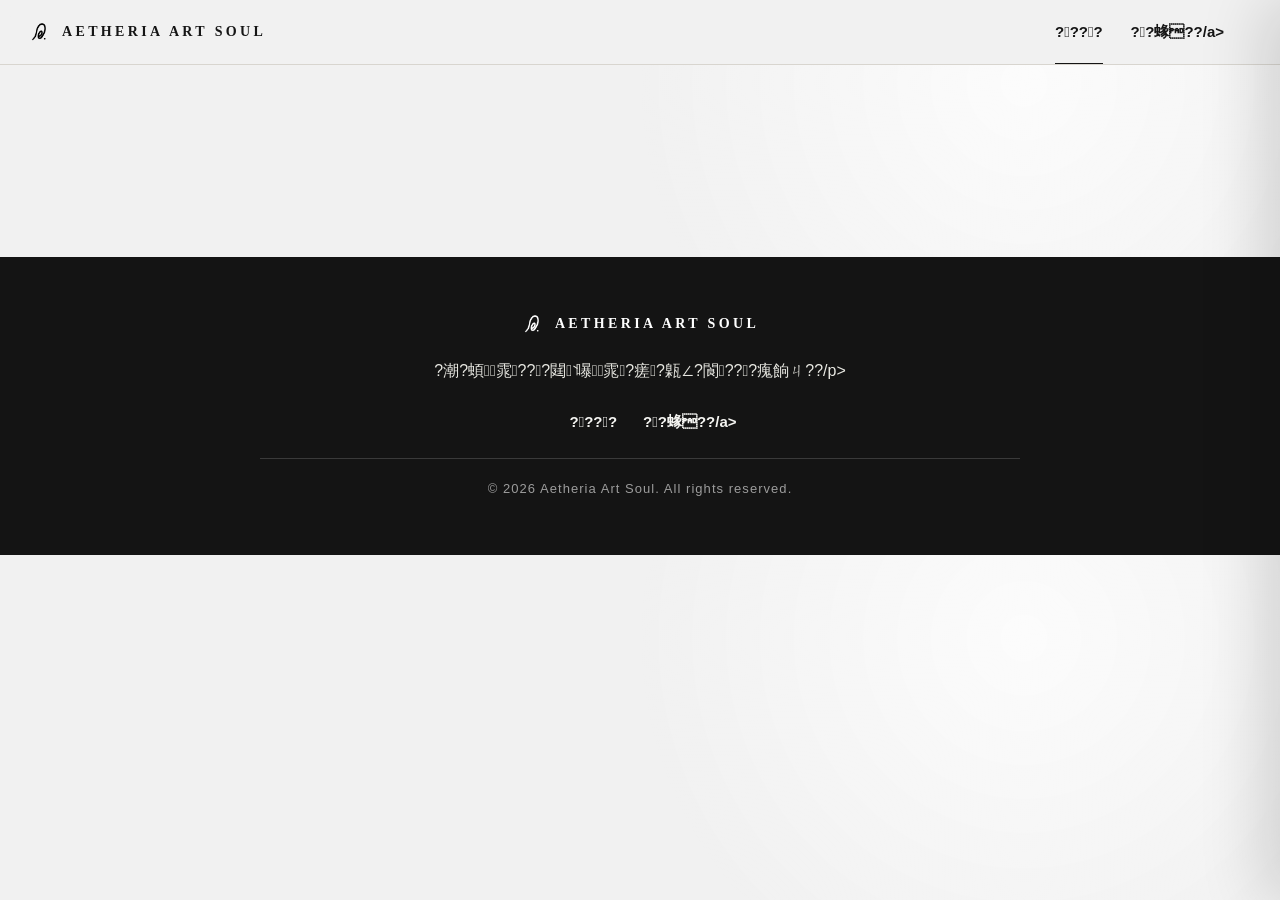
==== commit 8b04ff9b: "Add files via upload" ====
--- a/article.html
+++ b/article.html
@@ -1,9 +1,9 @@
-<!doctype html>
+﻿<!doctype html>
 <html lang="zh-Hant">
 <head>
   <meta charset="utf-8">
   <meta name="viewport" content="width=device-width, initial-scale=1">
-  <title>占卜文章｜Aetheria Art Soul</title>
+  <title>????嚚etheria Art Soul</title>
   <link rel="stylesheet" href="assets/oracle.css">
   <link rel="icon" type="image/png" sizes="32x32" href="icon-32.png?v=4">
   <link rel="shortcut icon" href="favicon.ico?v=4">
@@ -12,14 +12,14 @@
 <body>
   <header class="site-header">
     <a class="brand" href="index.html" aria-label="Aetheria Art Soul">
-      <img class="brand-logo" src="assets/aetheria-logo.jpg" alt="Aetheria Art Soul logo">
+      <img class="brand-logo" src="assets/aetheria-logo-transparent.png" alt="Aetheria Art Soul logo">
       <span>AETHERIA ART SOUL</span>
     </a>
-    <nav class="nav-links" aria-label="主要導覽">
-      <a class="nav-link active" href="index.html">占卜文章</a>
-      <a class="nav-link" href="records.html">我的紀錄</a>
+    <nav class="nav-links" aria-label="銝餉?撠汗">
+      <a class="nav-link active" href="index.html">????</a>
+      <a class="nav-link" href="records.html">??蝝??/a>
     </nav>
-    <button class="mobile-menu-toggle" type="button" aria-label="開啟選單" aria-expanded="false">
+    <button class="mobile-menu-toggle" type="button" aria-label="???詨" aria-expanded="false">
       <span></span><span></span><span></span>
     </button>
   </header>
@@ -29,16 +29,18 @@
 
   <footer class="footer">
     <div class="footer-brand">
-      <img class="brand-logo" src="assets/aetheria-logo.jpg" alt="Aetheria Art Soul logo">
+      <img class="brand-logo" src="assets/aetheria-logo-transparent.png" alt="Aetheria Art Soul logo">
       <span>AETHERIA ART SOUL</span>
     </div>
-    <p>曼陀羅創作與占卜訊息，陪你把每一次看見留回生活裡。</p>
+    <p>?潮?蝢雿???閮嚗雿?瘥?甈∠?閬???瘣餉ㄐ??/p>
     <nav class="footer-links">
-      <a href="index.html">占卜文章</a>
-      <a href="records.html">我的紀錄</a>
-    </nav>
+      <a href="index.html">????</a>
+      <a href="records.html">??蝝??/a>
+    </nav>
+    <p class="copyright">© 2026 Aetheria Art Soul. All rights reserved.</p>
   </footer>
 
   <script src="assets/oracle.js"></script>
 </body>
 </html>
+
--- a/assets/oracle.css
+++ b/assets/oracle.css
@@ -157,33 +157,333 @@
 .article-reading{overflow:hidden}
 .article-intro{max-width:780px}
 .article-content{max-width:780px}
+.oracle-option-block,
+.oracle-number-block{
+  position:relative;
+  margin:20px 0;
+  padding:0 0 0 38px;
+}
+.oracle-number-block::before{
+  content:"";
+  position:absolute;
+  left:13px;
+  top:.4em;
+  bottom:.45em;
+  width:1px;
+  background:var(--gold);
+  opacity:.36;
+}
+.oracle-option-badge,
+.oracle-number{
+  position:absolute;
+  left:0;
+  top:.08em;
+  display:inline-grid;
+  place-items:center;
+  min-width:26px;
+  height:26px;
+  color:var(--gold);
+  font-family:Georgia,serif;
+  font-weight:800;
+  letter-spacing:.06em;
+}
+.oracle-option-badge{
+  color:var(--gold);
+  font-size:14px;
+  border:0;
+  background:transparent;
+}
+.oracle-option-badge::after{
+  content:"";
+  width:18px;
+  height:1px;
+  margin-top:2px;
+  background:var(--gold);
+  opacity:.42;
+}
+.oracle-number{
+  font-size:18px;
+  color:var(--gold);
+  opacity:.92;
+}
+.oracle-option-block p,
+.oracle-number-block p{
+  margin:0;
+  color:#3f3f3f;
+}
+.oracle-option-block p{
+  font-weight:700;
+  color:#252525;
+  letter-spacing:.02em;
+}
+.record-selected{
+  margin:14px 0;
+  padding:14px 0;
+  border-top:1px solid var(--line);
+  border-bottom:1px solid var(--line);
+}
+.record-selected strong{
+  display:block;
+  margin-bottom:8px;
+}
+.record-selected ul{
+  margin:0;
+  padding-left:1.2em;
+}
+.record-selected li{
+  margin:0 0 8px;
+  color:#444;
+}
+.record-save-note,
+.record-email-form{
+  max-width:860px;
+  margin:24px 0;
+  padding:22px 24px;
+  border:1px solid var(--line);
+  background:rgba(255,255,255,.48);
+}
+.record-save-note strong,
+.record-email-form label{
+  display:block;
+  font-weight:800;
+  margin-bottom:8px;
+}
+.record-save-note p,
+.record-email-form p{
+  margin:0;
+  color:#666;
+}
+.record-email-form>div{
+  display:flex;
+  gap:12px;
+  align-items:center;
+  margin:12px 0 10px;
+}
+.record-email-form input{
+  flex:1;
+  min-width:220px;
+  border:1px solid var(--line);
+  background:rgba(255,255,255,.82);
+  padding:12px 14px;
+  font:inherit;
+}
+.carousel-shell{
+  position:relative;
+  margin:30px -10px 36px;
+  padding:0 54px 26px;
+}
 .image-carousel{
   display:flex;
-  gap:16px;
+  gap:18px;
   overflow-x:auto;
   scroll-snap-type:x mandatory;
-  margin:30px -38px 34px;
-  padding:0 38px 16px;
-}
+  scroll-behavior:smooth;
+  scrollbar-width:none;
+  -ms-overflow-style:none;
+}
+.image-carousel::-webkit-scrollbar{display:none}
 .image-carousel img{
-  flex:0 0 min(520px,78vw);
+  flex:0 0 100%;
+  width:100%;
   max-height:680px;
   object-fit:contain;
   background:white;
   border:1px solid var(--line);
-  scroll-snap-align:start;
-}
-.image-carousel::-webkit-scrollbar{height:6px}
-.image-carousel::-webkit-scrollbar-thumb{background:#c8c3b8}
+  scroll-snap-align:center;
+}
+.carousel-arrow{
+  position:absolute;
+  top:50%;
+  width:42px;
+  height:42px;
+  border:1px solid var(--line);
+  border-radius:999px;
+  background:rgba(251,251,250,.92);
+  color:var(--ink);
+  font-size:30px;
+  line-height:1;
+  display:grid;
+  place-items:center;
+  transform:translateY(-50%);
+  cursor:pointer;
+  box-shadow:0 12px 34px rgba(0,0,0,.08);
+  z-index:2;
+}
+.carousel-arrow:disabled{opacity:.28;cursor:default}
+.carousel-prev{left:0}
+.carousel-next{right:0}
+.carousel-dots{
+  position:absolute;
+  left:50%;
+  bottom:0;
+  display:flex;
+  gap:8px;
+  transform:translateX(-50%);
+}
+.carousel-dots span{
+  width:6px;
+  height:6px;
+  border-radius:999px;
+  background:#c8c3b8;
+  opacity:.58;
+}
+.carousel-dots span.active{
+  width:18px;
+  background:var(--ink);
+  opacity:1;
+}
 @media(max-width:860px){
   .article-reading{padding:24px}
   .article-intro,.article-content{max-width:none}
+  .carousel-shell{
+    margin:24px -10px 30px;
+    padding:0 36px 24px;
+  }
   .image-carousel{
-    margin:24px -24px 28px;
-    padding:0 24px 14px;
+    gap:12px;
   }
   .image-carousel img{
-    flex-basis:82vw;
     max-height:72vh;
   }
-}
+  .carousel-arrow{
+    width:34px;
+    height:34px;
+    font-size:24px;
+  }
+  .record-save-note,
+  .record-email-form{
+    padding:18px;
+  }
+  .record-email-form>div{
+    display:grid;
+  }
+  .record-email-form input{
+    min-width:0;
+  }
+}
+
+/* Page alignment lock */
+.hero,
+.records-page>section:first-child,
+.section-head{
+  text-align:center;
+}
+.hero>div,
+.records-page>section:first-child,
+.section-head{
+  width:min(100%,900px);
+  margin-left:auto;
+  margin-right:auto;
+}
+.eyebrow,
+.page-title,
+.lead{
+  text-align:center;
+}
+.page-title{
+  width:100%;
+  margin-left:auto;
+  margin-right:auto;
+}
+.records-toolbar{
+  justify-content:center;
+  align-items:center;
+  width:min(100%,760px);
+  margin-left:auto;
+  margin-right:auto;
+}
+.records-toolbar .btn{
+  min-width:118px;
+}
+.record-save-note,
+.record-email-form,
+.record-list{
+  width:min(100%,860px);
+  margin-left:auto;
+  margin-right:auto;
+}
+.records-page .lead{
+  width:min(100%,760px);
+  margin-left:auto;
+  margin-right:auto;
+}
+@media(max-width:860px){
+  .hero,
+  .records-page>section:first-child,
+  .section-head{
+    text-align:center;
+  }
+  .records-toolbar{
+    display:grid;
+    grid-template-columns:1fr;
+    width:100%;
+    gap:10px;
+  }
+  .records-toolbar .btn{
+    width:100%;
+  }
+}
+
+/* Choice box button alignment */
+.choice-actions{
+  display:grid;
+  grid-template-columns:1fr 1fr;
+  gap:10px;
+  margin-top:18px;
+}
+.choice-actions .btn{
+  width:100%;
+  min-width:0;
+  padding-left:12px;
+  padding-right:12px;
+  text-align:center;
+  white-space:nowrap;
+}
+@media(max-width:520px){
+  .choice-actions{
+    grid-template-columns:1fr;
+  }
+}
+
+/* Transparent brand mark */
+.site-header .brand,
+.footer .brand,
+.footer-brand{
+  background:transparent!important;
+}
+.site-header .brand-logo,
+.footer .brand-logo,
+.footer-brand .brand-logo{
+  display:block!important;
+  background:transparent!important;
+  border:0!important;
+  box-shadow:none!important;
+  outline:0!important;
+}
+.site-header .brand-logo{
+  mix-blend-mode:normal!important;
+  filter:contrast(1.08)!important;
+}
+.footer .brand-logo,
+.footer-brand .brand-logo{
+  filter:invert(1) contrast(1.08)!important;
+  mix-blend-mode:normal!important;
+}
+
+/* Image protection and footer copyright */
+img{
+  -webkit-user-drag:none!important;
+  user-drag:none!important;
+  -webkit-user-select:none!important;
+  user-select:none!important;
+}
+.copyright{
+  margin:22px auto 0!important;
+  padding-top:18px;
+  border-top:1px solid rgba(255,255,255,.16);
+  max-width:760px;
+  color:rgba(255,255,255,.58)!important;
+  font-size:13px;
+  letter-spacing:.08em;
+  line-height:1.8;
+}
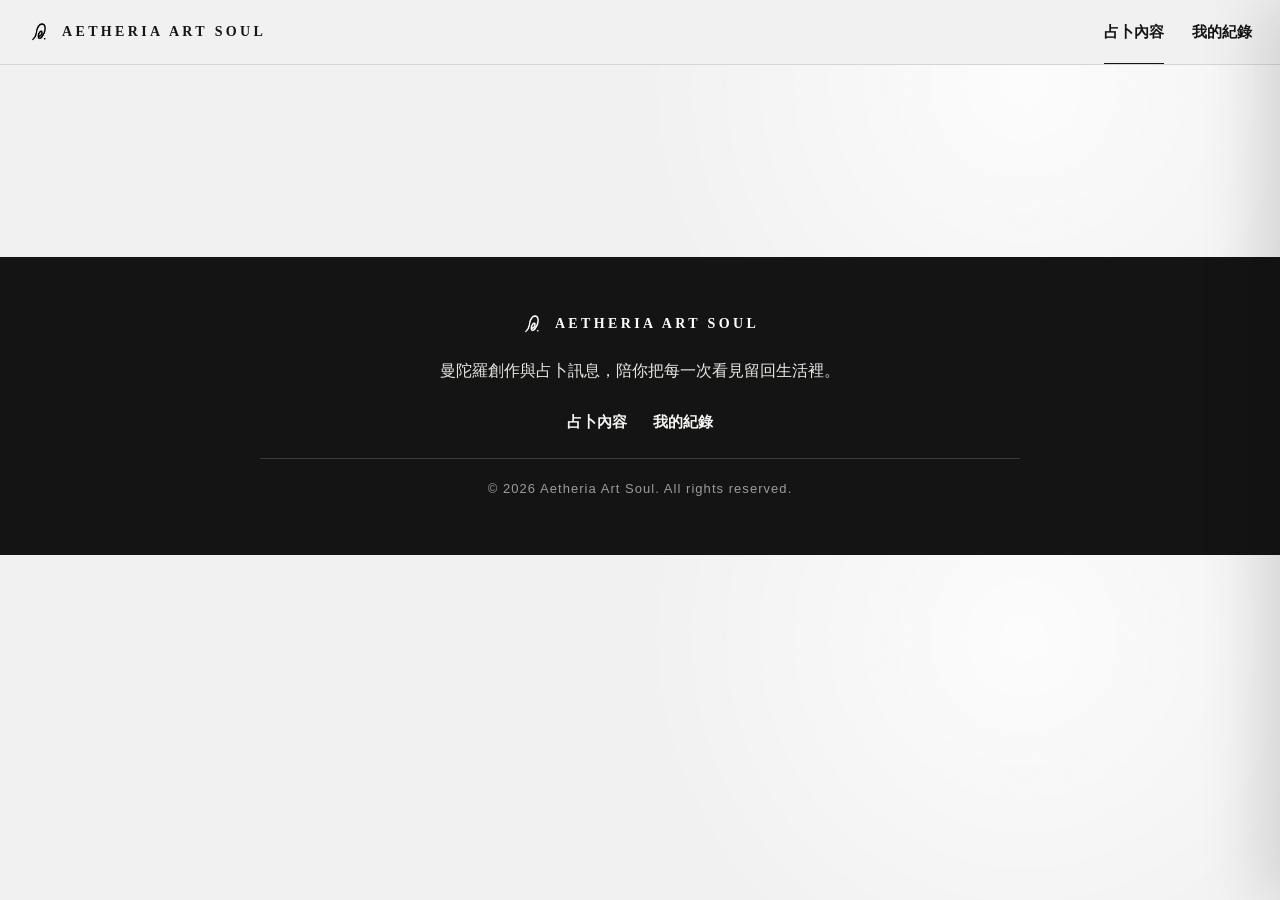
==== commit 2e1ff049: "Add files via upload" ====
--- a/article.html
+++ b/article.html
@@ -1,9 +1,9 @@
-﻿<!doctype html>
+<!doctype html>
 <html lang="zh-Hant">
 <head>
   <meta charset="utf-8">
   <meta name="viewport" content="width=device-width, initial-scale=1">
-  <title>????嚚etheria Art Soul</title>
+  <title>占卜內容｜Aetheria Art Soul</title>
   <link rel="stylesheet" href="assets/oracle.css">
   <link rel="icon" type="image/png" sizes="32x32" href="icon-32.png?v=4">
   <link rel="shortcut icon" href="favicon.ico?v=4">
@@ -15,11 +15,11 @@
       <img class="brand-logo" src="assets/aetheria-logo-transparent.png" alt="Aetheria Art Soul logo">
       <span>AETHERIA ART SOUL</span>
     </a>
-    <nav class="nav-links" aria-label="銝餉?撠汗">
-      <a class="nav-link active" href="index.html">????</a>
-      <a class="nav-link" href="records.html">??蝝??/a>
+    <nav class="nav-links" aria-label="主要導覽">
+      <a class="nav-link active" href="index.html">占卜內容</a>
+      <a class="nav-link" href="records.html">我的紀錄</a>
     </nav>
-    <button class="mobile-menu-toggle" type="button" aria-label="???詨" aria-expanded="false">
+    <button class="mobile-menu-toggle" type="button" aria-label="開啟選單" aria-expanded="false">
       <span></span><span></span><span></span>
     </button>
   </header>
@@ -32,15 +32,14 @@
       <img class="brand-logo" src="assets/aetheria-logo-transparent.png" alt="Aetheria Art Soul logo">
       <span>AETHERIA ART SOUL</span>
     </div>
-    <p>?潮?蝢雿???閮嚗雿?瘥?甈∠?閬???瘣餉ㄐ??/p>
+    <p>曼陀羅創作與占卜訊息，陪你把每一次看見留回生活裡。</p>
     <nav class="footer-links">
-      <a href="index.html">????</a>
-      <a href="records.html">??蝝??/a>
-    </nav>
+      <a href="index.html">占卜內容</a>
+      <a href="records.html">我的紀錄</a>
+    </nav>
     <p class="copyright">© 2026 Aetheria Art Soul. All rights reserved.</p>
   </footer>
 
   <script src="assets/oracle.js"></script>
 </body>
 </html>
-
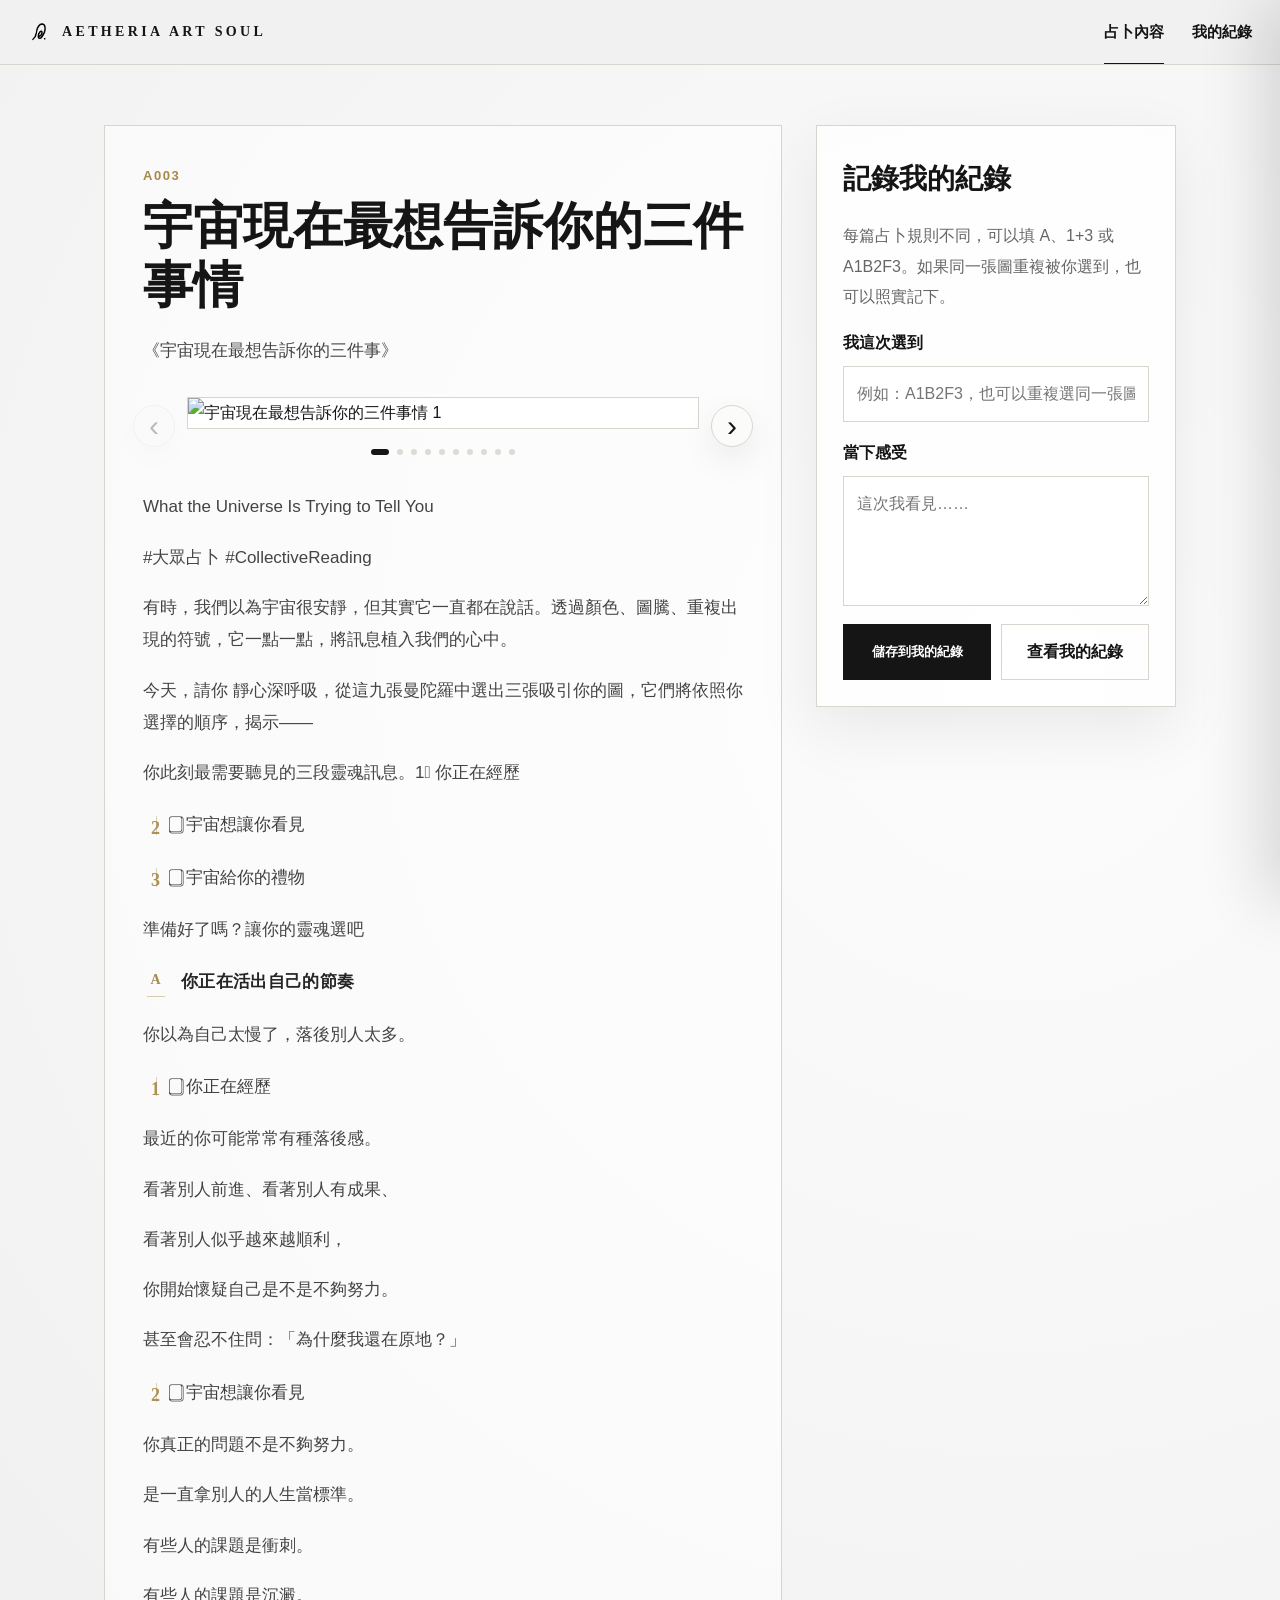
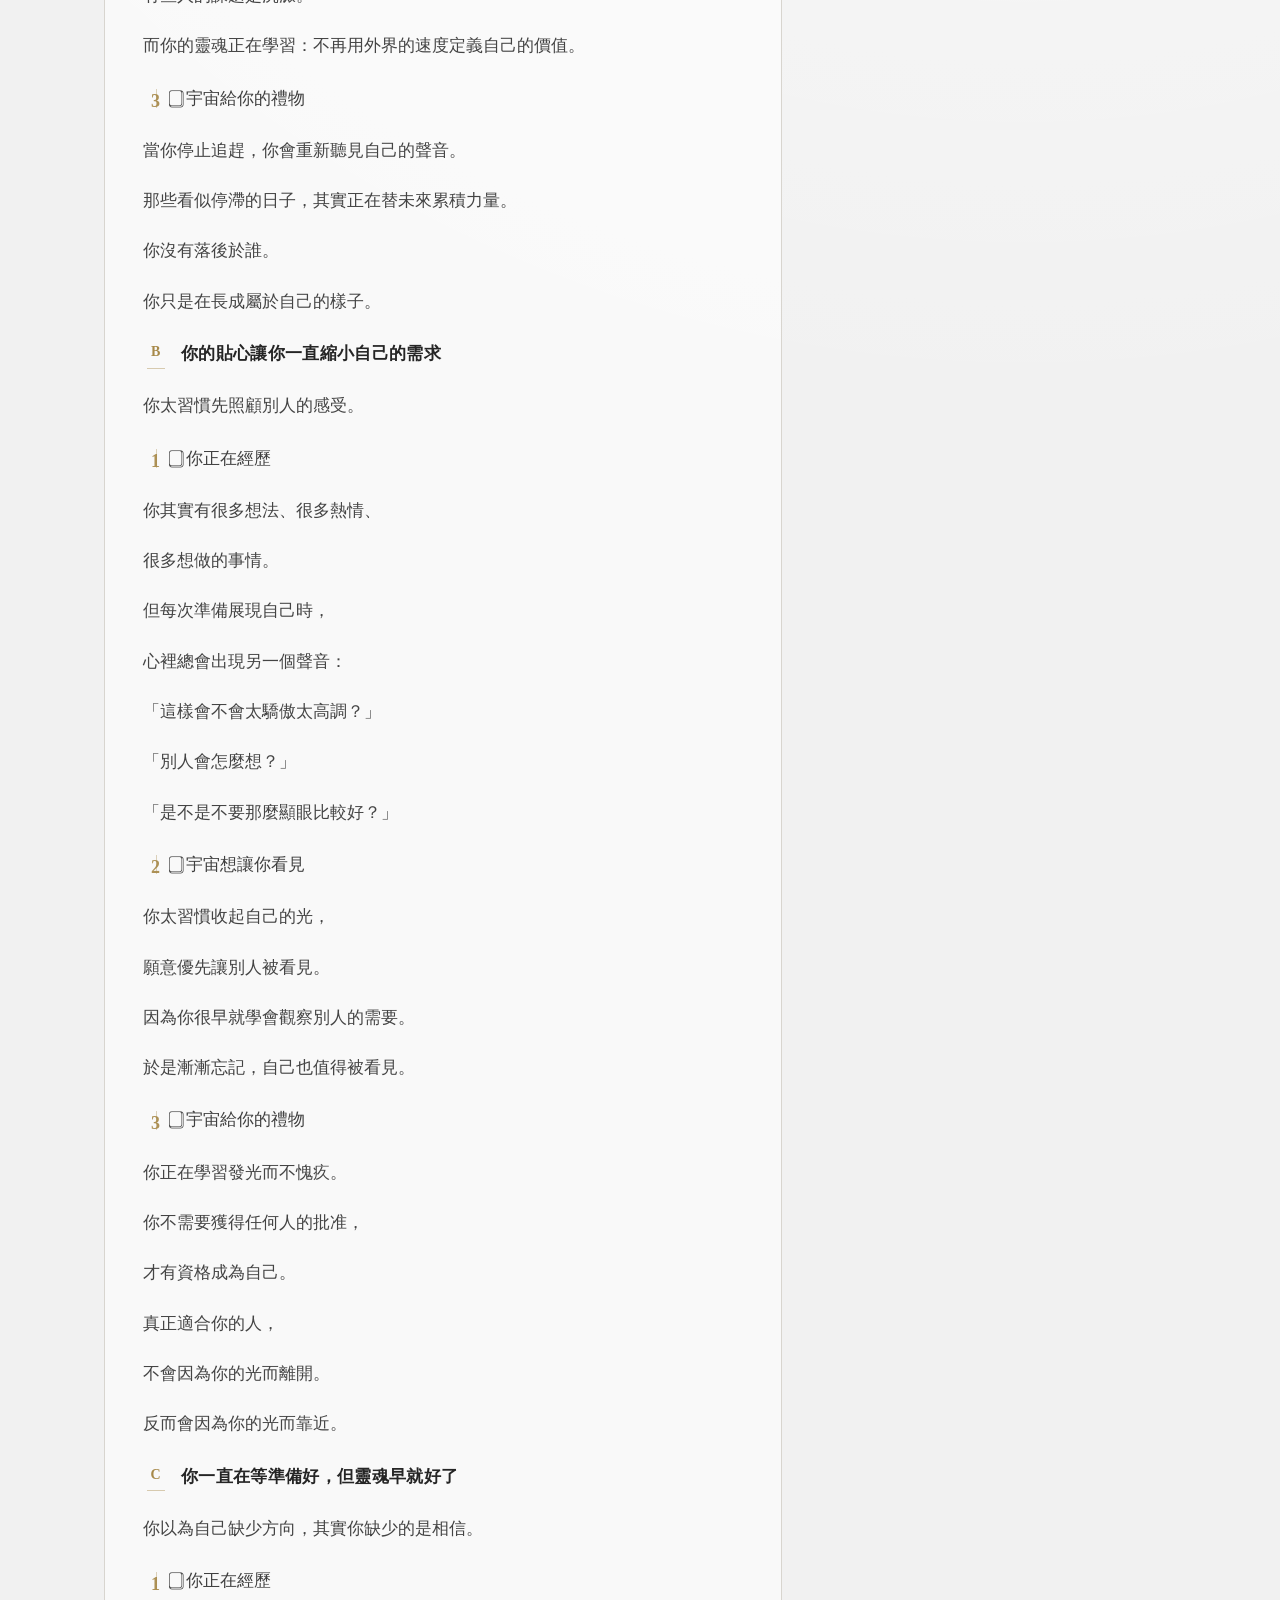
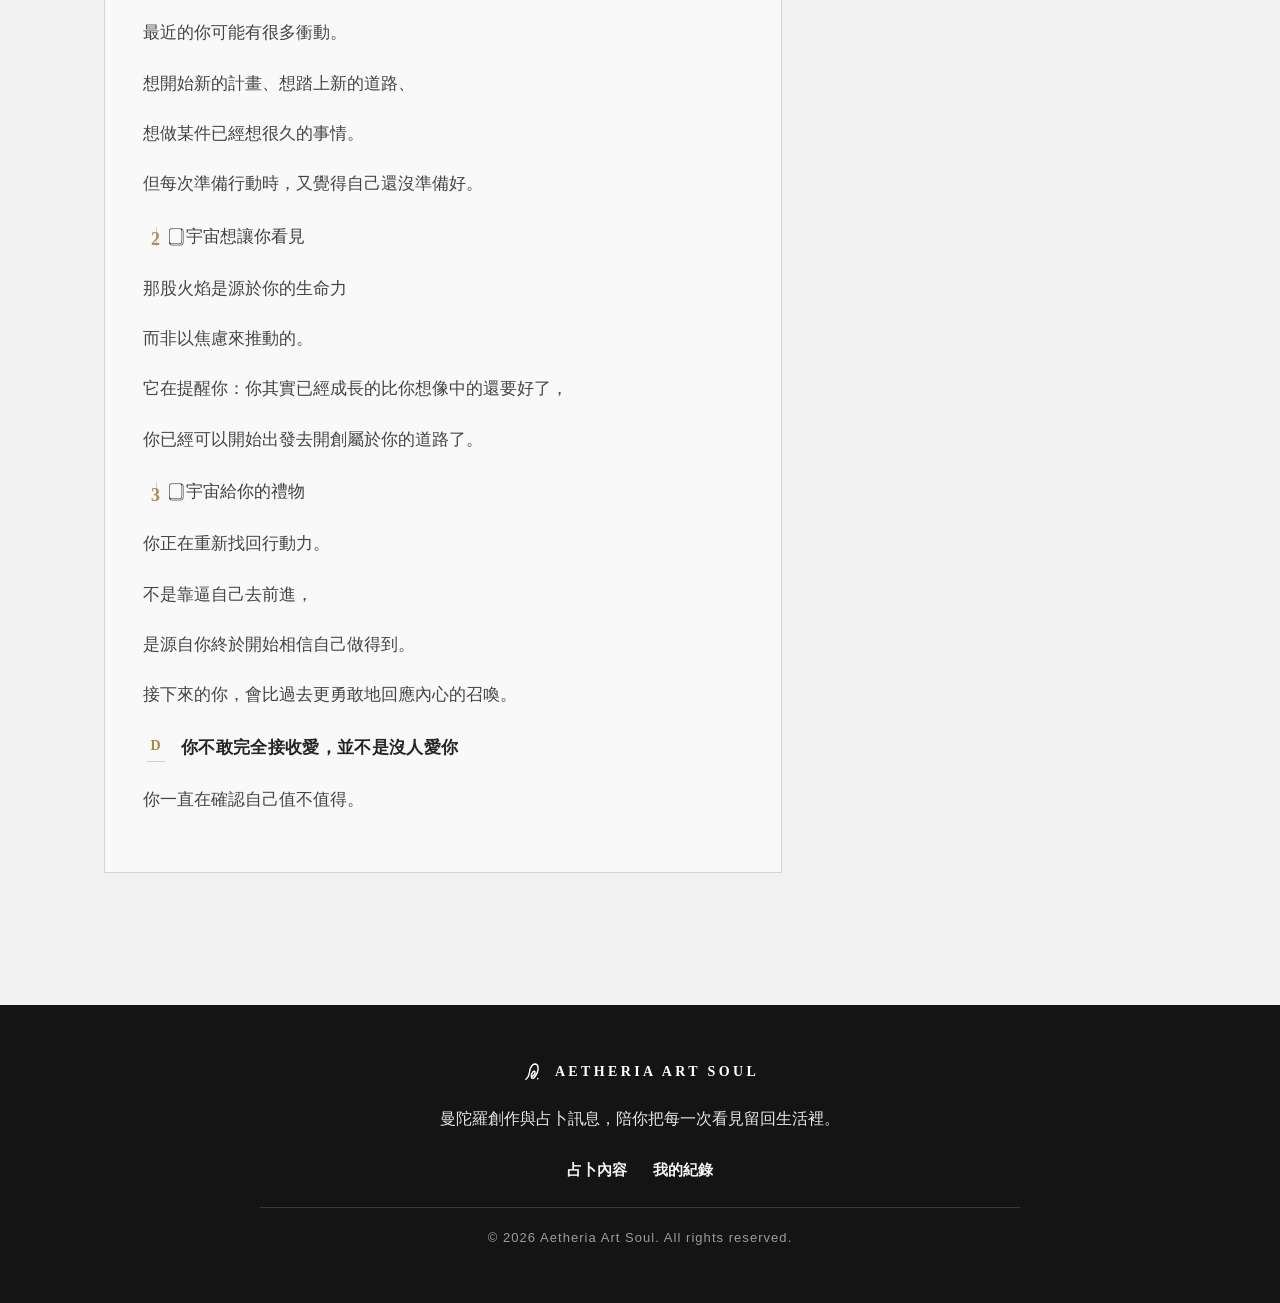
==== commit 2f9bc749: "Add files via upload" ====
--- a/article.html
+++ b/article.html
@@ -1,45 +1,46 @@
-<!doctype html>
-<html lang="zh-Hant">
-<head>
-  <meta charset="utf-8">
-  <meta name="viewport" content="width=device-width, initial-scale=1">
-  <title>占卜內容｜Aetheria Art Soul</title>
-  <link rel="stylesheet" href="assets/oracle.css">
-  <link rel="icon" type="image/png" sizes="32x32" href="icon-32.png?v=4">
-  <link rel="shortcut icon" href="favicon.ico?v=4">
-  <link rel="apple-touch-icon" href="apple-touch-icon.png?v=4">
-</head>
-<body>
-  <header class="site-header">
-    <a class="brand" href="index.html" aria-label="Aetheria Art Soul">
-      <img class="brand-logo" src="assets/aetheria-logo-transparent.png" alt="Aetheria Art Soul logo">
-      <span>AETHERIA ART SOUL</span>
-    </a>
-    <nav class="nav-links" aria-label="主要導覽">
-      <a class="nav-link active" href="index.html">占卜內容</a>
-      <a class="nav-link" href="records.html">我的紀錄</a>
-    </nav>
-    <button class="mobile-menu-toggle" type="button" aria-label="開啟選單" aria-expanded="false">
-      <span></span><span></span><span></span>
-    </button>
-  </header>
-
-  <main class="wrap" id="articlePage"></main>
-  <div id="toast" class="toast"></div>
-
-  <footer class="footer">
-    <div class="footer-brand">
-      <img class="brand-logo" src="assets/aetheria-logo-transparent.png" alt="Aetheria Art Soul logo">
-      <span>AETHERIA ART SOUL</span>
-    </div>
-    <p>曼陀羅創作與占卜訊息，陪你把每一次看見留回生活裡。</p>
-    <nav class="footer-links">
-      <a href="index.html">占卜內容</a>
-      <a href="records.html">我的紀錄</a>
-    </nav>
-    <p class="copyright">© 2026 Aetheria Art Soul. All rights reserved.</p>
-  </footer>
-
-  <script src="assets/oracle.js"></script>
-</body>
-</html>
+﻿<!doctype html>
+<html lang="zh-Hant">
+<head>
+  <meta charset="utf-8">
+  <meta name="viewport" content="width=device-width, initial-scale=1">
+  <title>占卜內容｜Aetheria Art Soul</title>
+  <link rel="stylesheet" href="assets/oracle.css?v=20260803d">
+  <link rel="icon" type="image/png" sizes="32x32" href="icon-32.png?v=4">
+  <link rel="shortcut icon" href="favicon.ico?v=4">
+  <link rel="apple-touch-icon" href="apple-touch-icon.png?v=4">
+</head>
+<body>
+  <header class="site-header">
+    <a class="brand" href="index.html" aria-label="Aetheria Art Soul">
+      <img class="brand-logo" src="assets/aetheria-logo-transparent.png?v=20260803d" alt="Aetheria Art Soul logo">
+      <span>AETHERIA ART SOUL</span>
+    </a>
+    <nav class="nav-links" aria-label="主要導覽">
+      <a class="nav-link active" href="index.html">占卜內容</a>
+      <a class="nav-link" href="records.html">我的紀錄</a>
+    </nav>
+    <button class="mobile-menu-toggle" type="button" aria-label="開啟選單" aria-expanded="false">
+      <span></span><span></span><span></span>
+    </button>
+  </header>
+
+  <main class="wrap" id="articlePage"></main>
+  <div id="toast" class="toast"></div>
+
+  <footer class="footer">
+    <div class="footer-brand">
+      <img class="brand-logo" src="assets/aetheria-logo-transparent.png?v=20260803d" alt="Aetheria Art Soul logo">
+      <span>AETHERIA ART SOUL</span>
+    </div>
+    <p>曼陀羅創作與占卜訊息，陪你把每一次看見留回生活裡。</p>
+    <nav class="footer-links">
+      <a href="index.html">占卜內容</a>
+      <a href="records.html">我的紀錄</a>
+    </nav>
+    <p class="copyright">© 2026 Aetheria Art Soul. All rights reserved.</p>
+  </footer>
+
+  <script src="assets/oracle.js?v=20260803d"></script>
+</body>
+</html>
+
--- a/assets/oracle.css
+++ b/assets/oracle.css
@@ -93,6 +93,7 @@
 
 /* real logo image */
 .brand-mark{display:none!important}.brand-logo{width:24px!important;height:24px!important;object-fit:contain!important;border-radius:0!important;mix-blend-mode:multiply!important}.footer .brand-logo,.footer-brand .brand-logo{filter:invert(1)!important;mix-blend-mode:normal!important}@media(max-width:860px){.brand-logo{width:22px!important;height:22px!important}}
+@import url("https://fonts.googleapis.com/css2?family=Noto+Serif+TC:wght@500;600;700;800&family=Noto+Sans+TC:wght@400;500;700;800&display=swap");
 
 /* Mobile navigation patch */
 .mobile-menu-toggle{
@@ -477,6 +478,40 @@
   -webkit-user-select:none!important;
   user-select:none!important;
 }
+
+/* Final brand typography and cache-stable mobile rendering */
+:root{
+  --serif:"Noto Serif TC","Source Han Serif TC","思源宋體 TC","Songti TC","Hiragino Mincho ProN","Yu Mincho","PMingLiU",serif;
+  --sans:"Noto Sans TC","Microsoft JhengHei","PingFang TC","Heiti TC",sans-serif;
+}
+body{
+  font-family:var(--sans)!important;
+  -webkit-font-smoothing:antialiased;
+  text-rendering:optimizeLegibility;
+}
+.brand,
+.footer-brand,
+.hero h1,
+.page-title,
+.section-title,
+.article-body h3,
+.reading h1,
+.choice-box h2,
+.record-card h3,
+.footer .brand,
+h1,h2,h3{
+  font-family:var(--serif)!important;
+}
+.nav-links,
+.btn,
+.field input,
+.field textarea,
+.field select,
+.record-card,
+.reading p,
+.article-body p{
+  font-family:var(--sans)!important;
+}
 .copyright{
   margin:22px auto 0!important;
   padding-top:18px;
